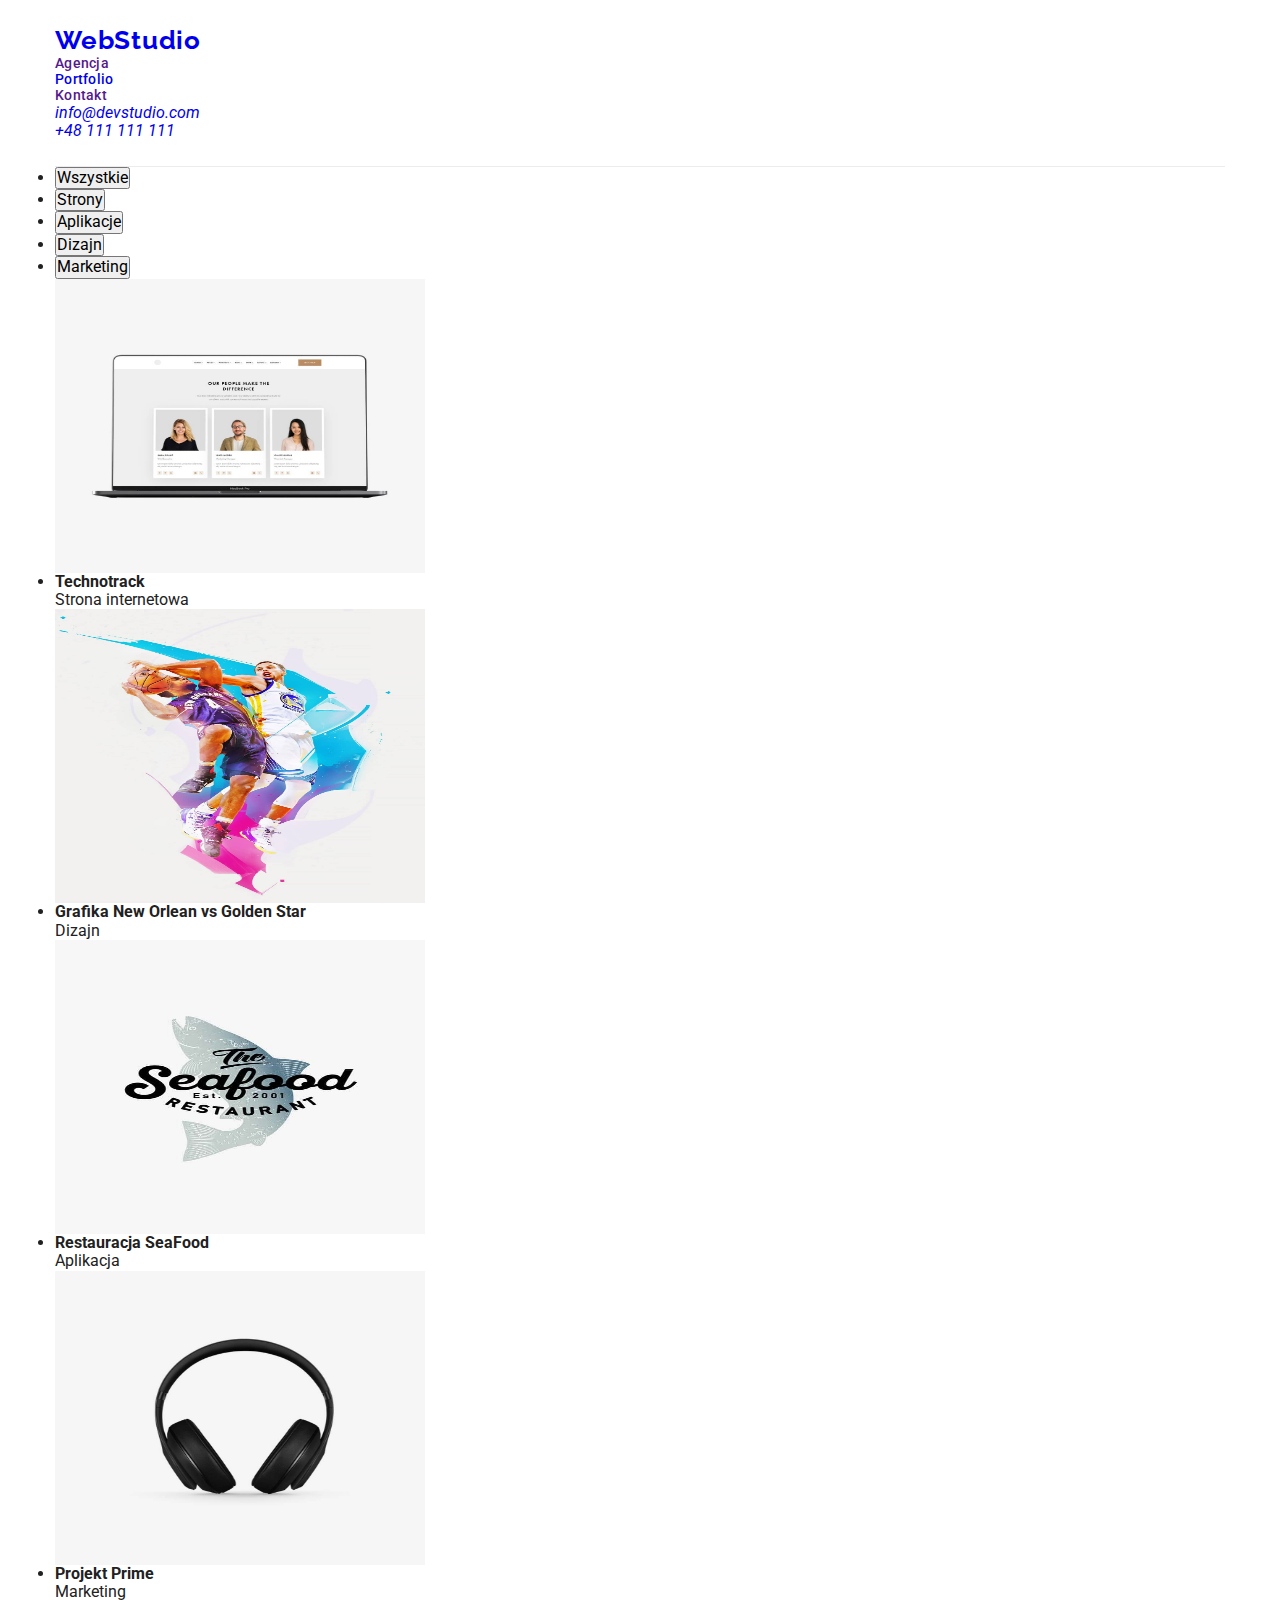
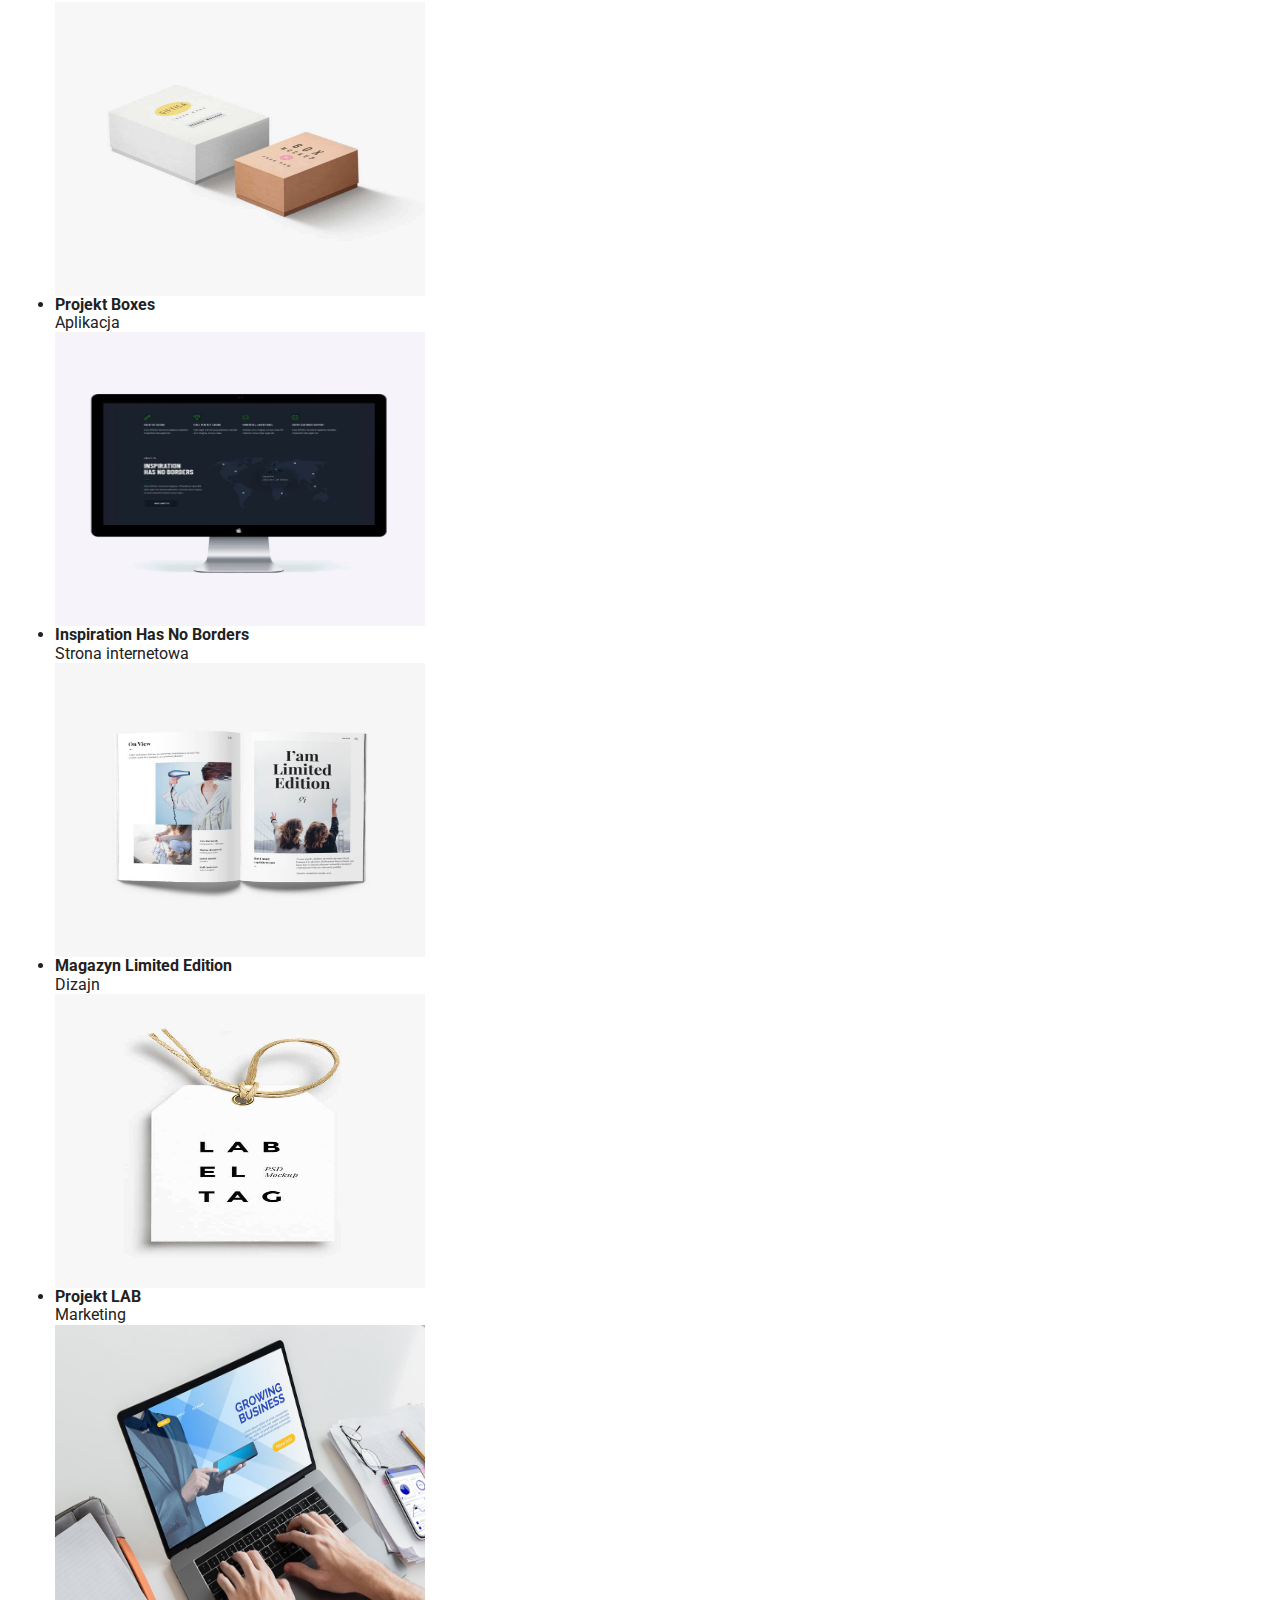
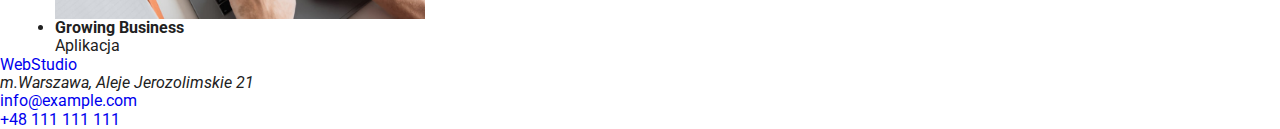
==== portfolio.html @ 207fe114 "Add files via upload" ====
<!DOCTYPE html>
<html lang="pl">
  <head>
    <meta charset="UTF-8" />
    <meta http-equiv="X-UA-Compatible" content="IE=edge" />
    <meta name="viewport" content="width=device-width, initial-scale=1.0" />
    <title>Portfolio</title>
    <link
      rel="stylesheet"
      href="https://cdnjs.cloudflare.com/ajax/libs/modern-normalize/1.0.0/modern-normalize.min.css"
    />
    <link href="./css/style.css" rel="stylesheet" />
    <link rel="preconnect" href="https://fonts.googleapis.com" />
    <link rel="preconnect" href="https://fonts.gstatic.com" crossorigin />
    <link
      href="https://fonts.googleapis.com/css2?family=Montserrat&family=Raleway:wght@400;700&display=swap"
      rel="stylesheet"
    />
    <link
      href="https://fonts.googleapis.com/css2?family=Raleway:wght@700&family=Roboto:wght@500&display=swap"
      rel="stylesheet"
    />
    <link rel="preconnect" href="https://fonts.googleapis.com" />
    <link rel="preconnect" href="https://fonts.gstatic.com" crossorigin />
    <link rel="preconnect" href="https://fonts.googleapis.com" />
    <link rel="preconnect" href="https://fonts.gstatic.com" crossorigin />
  </head>

  <body>
    <div class="container">
      <header class="header">
        
        <nav class="navigation">
        <a class="navigation-logo" href="./index.html" width="145px"
        height="31px"><span class="web">Web</span><span class="studio">Studio</span>
        </a>
        
          <ul class="navigation-list">
            <li class="navigation-list-item"><a class="navigation-list-link" href="">Agencja</a></li>
            <li class="navigation-list-item"><a class="navigation-list-link" href="./portfolio.html">Portfolio</a></li>
            <li class="navigation-list-item"><a class="navigation-list-link" href="">Kontakt</a></li>
          </ul>
        </nav class=header-address>
        
           <address class="address"><a class="navigation-list-mail" href="mailto:info@devstudio.com">info@devstudio.com</a></address>
           <address class="navigation phone-number"> <a class="phone-number" href="tel:+48111111111">+48 111 111 111</a></address>
          
        </nav>
       
       
        </div>
      </header>
  
<section>
  <div class="container">
      <ul class="button-portfolio">
        <li><button class="button-portfolio-item" type="button" width="121px" >Wszystkie</button></li>
        <li><button class="button-portfolio-item" type="button" width="93px" >Strony</button></li>
        <li><button class="button-portfolio-item" type="button" width="114px" >Aplikacje</button></li>
        <li><button class="button-portfolio-item" type="button" width="91px" >Dizajn</button></li>
        <li><button class="button-portfolio-item" type="button" width="121px" >Marketing</button></li>
      </ul>
  </div>
  
</section>
<section>
  <div class="container">
        
          <!--Project 1-->
          <ul>
            <li>
            <img
              src="images/Technotrack.jpg"
              width="370px"
              height="294px"
              alt="website Technocrack"
            />
            <h4>Technotrack</h4>
            <p>Strona internetowa</p>
            </li>

          <!--Project 2-->
          
            <li>
            <img
              src="images/GrafikaNewOrleanvsGoldenStar.jpg"
              width="370px"
              height="294px"
              alt="graphic New Orlean vs Golden Star"
            />
            <h4>Grafika New Orlean vs Golden Star</h4>
            <p>Dizajn</p>
            </li>

          <!--Project 3-->
          
            <li>
            <img
              src="images/RestauracjaSeaFood.jpg"
              width="370px"
              height="294px"
              alt="restaurant application"
            />
            <h4>Restauracja SeaFood</h4>
            <p>Aplikacja</p>
            </li>

          <!--Project 4-->
          
            <li>
            <img
              src="images/ProjectPrime.jpg"
              width="370px"
              height="294px"
              alt="project prime marketing"
            />
            <h4>Projekt Prime</h4>
            <p>Marketing</p>
            </li>

          <!--Project 5-->
          
            <li>
            <img
              src="images/ProjectBoxes.jpg"
              width="370px"
              height="294px"
              alt="project boxes application"
            />
            <h4>Projekt Boxes</h4>
            <p>Aplikacja</p>
            </li>

          <!--Project 6-->

          
            <li>
            <img
              src="images/InspirationHasNoBorders.jpg"
              width="370px"
              height="294px"
              alt="website inspiration has no borders"
            />
            <h4>Inspiration Has No Borders</h4>
            <p>Strona internetowa</p>
            </li>

          <!--Project 7-->

          
            <li>
            <img
              src="images/MagazynLimitedEdition.jpg"
              width="370px"
              height="294px"
              alt="magazyn limited ediotion dizajn"
            />
            <h4>Magazyn Limited Edition</h4>
            <p>Dizajn</p>
            </li>

          <!--Project 8-->

          
            <li>
            <img
              src="images/ProjektLAB.jpg"
              width="370px"
              height="294px"
              alt="project LAB marketing"
            />
            <h4>Projekt LAB</h4>
            <p>Marketing</p>
            </li>

          <!--Project 9-->

          
            <li>
            <img
              src="images/GrowingBusiness.jpg"
              width="370px"s
              height="294px"
              alt="growing buisness application"
            />
            <h4>Growing Business</h4>
            <p>Aplikacja</p>
            </li>
          </ul>
  </div>
      </section>
    </main>
    <!--Footer-->
    <footer>
      <div>
        <a class="logo" href="./index.html"
          ><span class="web">Web</span><span class="studio">Studio</span>
        </a>
      </div>

      <ul>
        <li>
          <address class="footer-address">
            m.Warszawa, Aleje Jerozolimskie 21
          </address>
        </li>
        <li>
          <a class="footer-contact" href="mailto:info@example.com"
            >info@example.com</a
          >
        </li>
        <li>
          <a class="footer-contact" href="tel:+48111111111">+48 111 111 111</a>
        </li>
      </ul>
    </footer>
  </body>
</html>
---- css/style.css ----
:root {
  --blue: #2196f3;
  --black: #212121;
  --logo-color: #000000;
  --grey: #757575;
  --white: #ffffff;
  --graphite: #2f303a;
}
* {
  margin: 0;
  padding: 0;
}
img {
  display: block;
}
body {
  font-family: "Roboto";
  color: var(--black);
}
header {
  border-bottom: 1px solid #ececec;
  background-color: #fff;
  padding: 25px 0;
}
.container {
  width: 1200px;
  padding: 0 15px;
  align-items: center;
  margin: 0 auto;
  padding: 0 15px;
}
.container-menu {
  display: flex;
  justify-content: space-between;
  flex-wrap: wrap;
  align-items: center;
}
.container-menu-logo-item {
  display: flex;
  flex-wrap: wrap;
  align-items: center;
}
.navigation-logo {
  font-family: "Raleway";
  font-weight: 700;
  font-size: 26px;
  line-height: 1.19em;
  letter-spacing: 0.03em;
  text-transform: capitalize;
  text-decoration-line: none;
  margin-right: 93px;
}
.navigation-logo-web {
  color: var(--blue);
  text-decoration-line: none;
}
.navigation-logo-web-studio {
  color: var(--black);
  text-decoration: none;
}
.navigation-list .list {
  list-style-type: none;
  display: flex;
}
.list {
  display: flex;
  align-items: center;
}
.navigation-list-item {
  font-family: "Roboto";
  font-weight: 500;
  font-size: 14px;
  line-height: 1.14;
  letter-spacing: 0.02em;
  list-style: none;
  color: #212121;
  text-decoration: none;
  margin-right: 46px;
}
.header-address {
  background: var(--white);
  display: flex;
}
.header-address {
  display: flex;
  align-items: center;
}
.main-menu {
  list-style-type: none;
  display: flex;
}
.main-menu .list {
  display: flex;
  align-items: center;
}
.navigation-list {
  font-family: "Roboto";
  font-weight: 500;
  font-size: 14px;
  line-height: 1.14;
  letter-spacing: 0.02em;
  list-style-type: none;
  color: #757575;
  list-style-type: none;
  text-decoration: none;
  margin-left: auto;
}
a {
  text-decoration: none;
}
.navigation-list .tel {
  margin-left: 50px;
  margin-right: auto;
}
.main-header {
  background: #2f303a;
  padding: 200px 0px;
  text-align: center;
}
.title1 {
  font-family: "roboto";
  font-weight: 900;
  font-size: 44px;
  line-height: 1.36em;
  letter-spacing: 0.06em;
  text-transform: uppercase;
  color: var(--white);
  max-width: 696px;
  margin: 0 auto 30px;
}
.button-webstudio {
  font-weight: 700;
  font-size: 16px;
  line-height: 1.87em;
  padding: 10px 42px;
  border: 0px;
  align-items: center;
  text-align: center;
  letter-spacing: 0.06em;
  color: #ffffff;
  background-color: #2196f3;
  border-radius: 4px;
  box-shadow: 0px 4px 4px rgb(0 0 0 / 15%);
}
.lorem-ipsum {
  padding: 94px 0;
}
.list2 {
  margin-left: -30px;
}
.main-menu-tekst {
  margin-left: 30px;
  margin-bottom: 30px;
  max-width: 270px;
}
.lorem-ipsum-title {
  font-family: "roboto";
  font-weight: 700;
  font-size: 14px;
  line-height: 1.15;
  letter-spacing: 0.03em;
  text-transform: uppercase;
  color: #212121;
  list-style-type: none;
  padding-bottom: 10px;
  justify-content: space-between;
}
.lorem-ipsum-item {
  font-family: "roboto";
  font-size: 14px;
  line-height: 1.72;
  letter-spacing: 0.03em;
  color: #757575;
  justify-content: space-between;
  margin-right: 30px;
  margin-bottom: 30px;
}
.title2 {
  font-weight: 700;
  font-size: 35px;
  line-height: 1.2em;
  text-align: center;
  letter-spacing: 0.03em;
  list-style: none;
  color: #212121;
  margin-bottom: 50px;
}
.picture {
  margin-bottom: 30px;
  margin-left: 30px;
}
.footer {
  background-color: #2f303a;
  color: #fff;
  padding: 60px 0;
  font-style: normal;
}
.footer-logo {
  font-family: "Raleway";
  font-weight: 700;
  font-size: 26px;
  line-height: 1.19em;
  letter-spacing: 0.03em;
  text-transform: capitalize;
  margin-bottom: 20px;
  text-decoration-line: none;
  display: inline-block;
}
.footer-logo-web {
  color: #2196f3;
}
.footer-logo-studio {
  color: #fff;
}
.footer-text {
  font-family: "Roboto";
  font-size: 14px;
  line-height: 24px;
  list-style-type: none;
  color: #fff;
  margin-bottom: 9px;
  display: block;
  font-style: normal;
  letter-spacing: 0.03em;
}
.footer-link {
  text-decoration: none;
  color: rgba(255, 255, 255, 0.6);
}
.our-team-section {
  background-color: #f5f4fa;
}
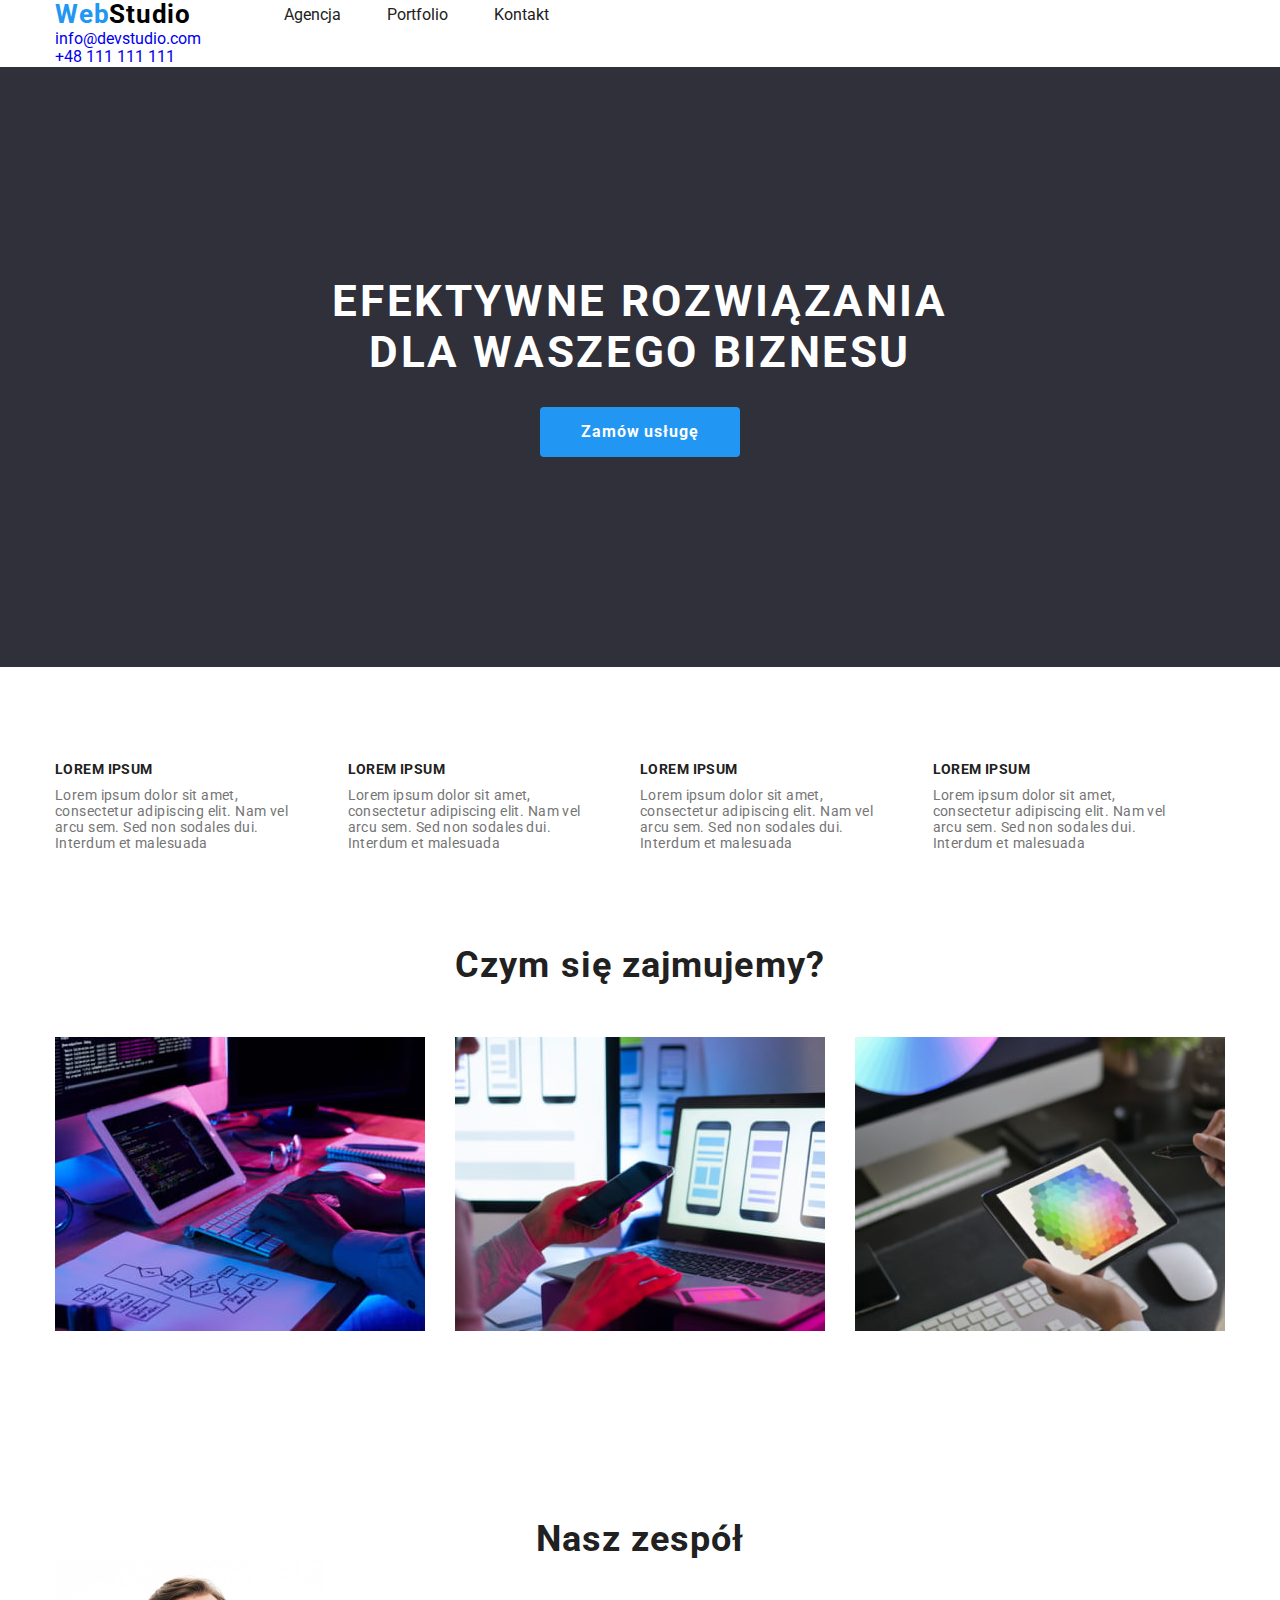
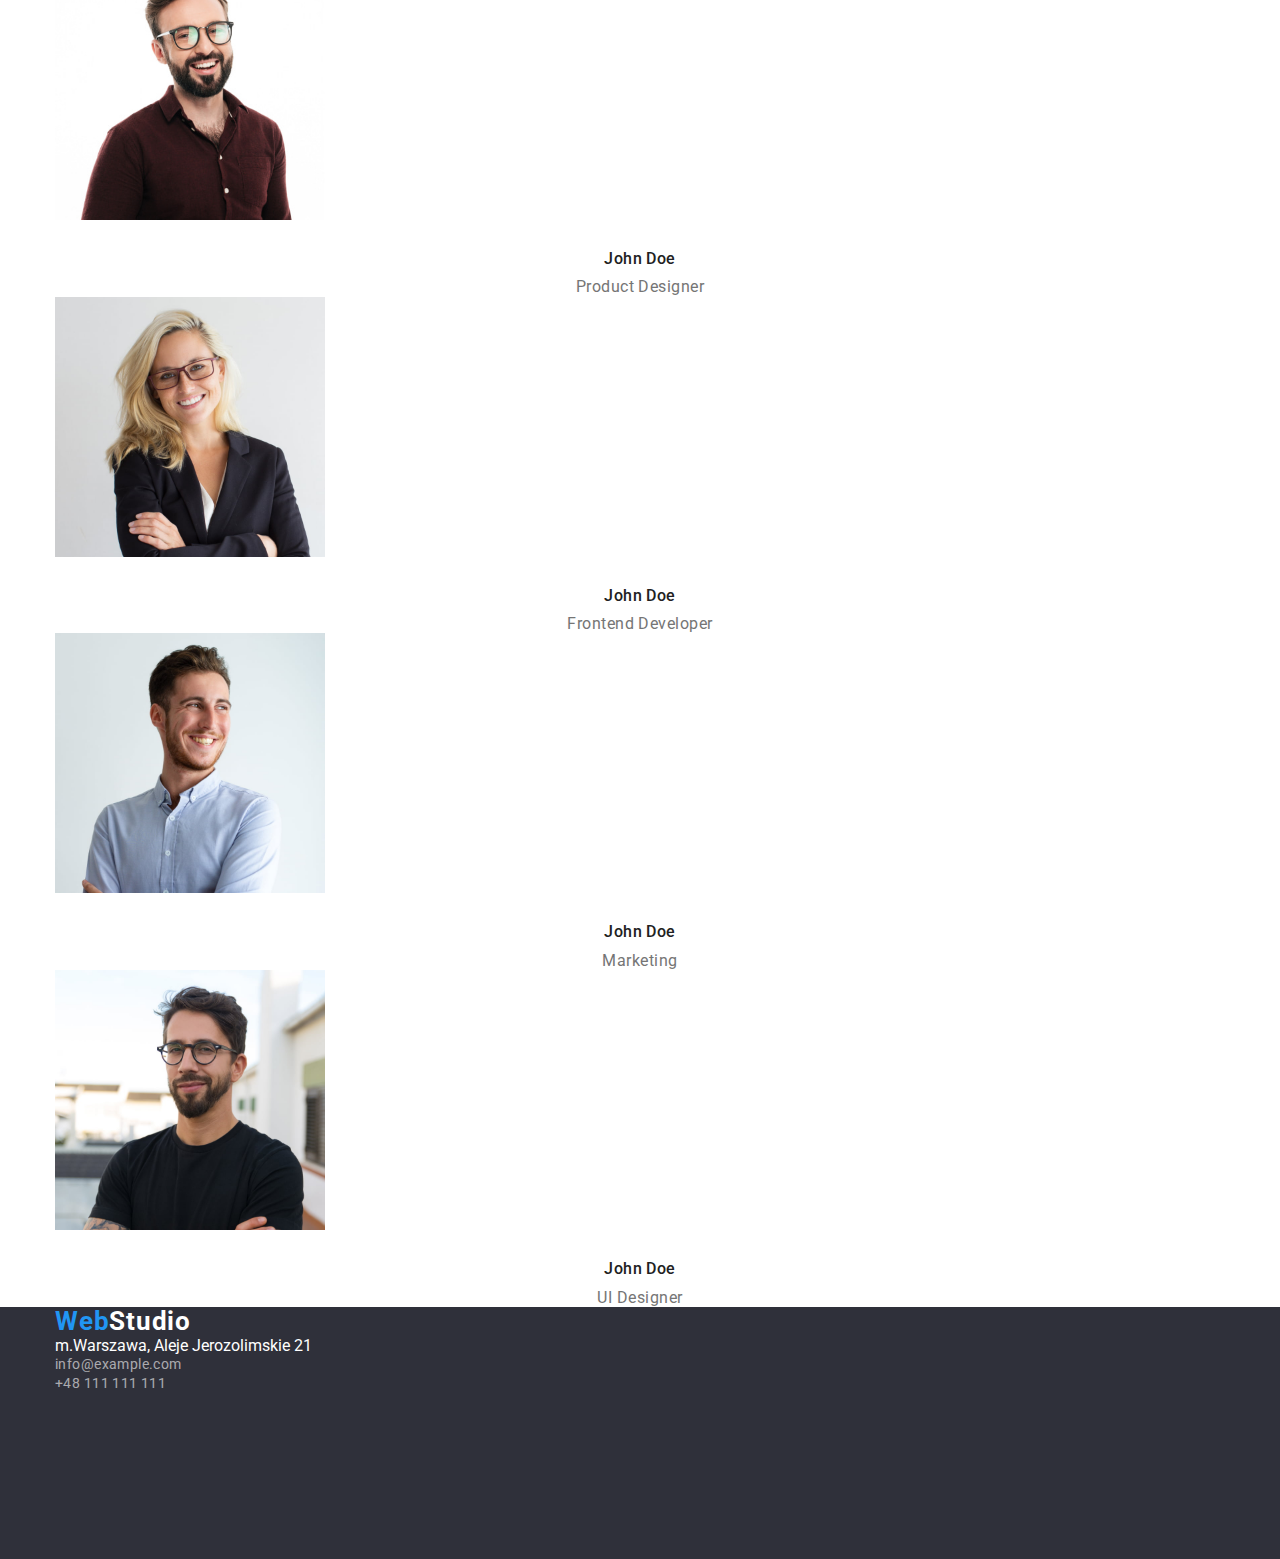
==== commit 9e81093b: "Update portfolio.html" ====
--- a/portfolio.html
+++ b/portfolio.html
@@ -4,7 +4,10 @@
     <meta charset="UTF-8" />
     <meta http-equiv="X-UA-Compatible" content="IE=edge" />
     <meta name="viewport" content="width=device-width, initial-scale=1.0" />
-    <title>Portfolio</title>
+    <title>Webstudio</title>
+
+    <!--modern-normalize-->
+    
     <link
       rel="stylesheet"
       href="https://cdnjs.cloudflare.com/ajax/libs/modern-normalize/1.0.0/modern-normalize.min.css"
@@ -27,12 +30,13 @@
   </head>
 
   <body>
-    <div class="container">
-      <header class="header">
+    <header>
+    <div class="container header-section">
+      
         
         <nav class="navigation">
         <a class="navigation-logo" href="./index.html" width="145px"
-        height="31px"><span class="web">Web</span><span class="studio">Studio</span>
+        height="31px"><span class="web logotype">Web</span><span class="studio logotype">Studio</span>
         </a>
         
           <ul class="navigation-list">
@@ -40,179 +44,192 @@
             <li class="navigation-list-item"><a class="navigation-list-link" href="./portfolio.html">Portfolio</a></li>
             <li class="navigation-list-item"><a class="navigation-list-link" href="">Kontakt</a></li>
           </ul>
-        </nav class=header-address>
-        
-           <address class="address"><a class="navigation-list-mail" href="mailto:info@devstudio.com">info@devstudio.com</a></address>
-           <address class="navigation phone-number"> <a class="phone-number" href="tel:+48111111111">+48 111 111 111</a></address>
-          
         </nav>
+        <ul class="header-contact">
+           <li class="header-contact-mail"><a class="header-contact-color" href="mailto:info@devstudio.com">info@devstudio.com</a></li>
+           <li class="header-contact-tel"><a class="header-contact-color" href="tel:+48111111111">+48 111 111 111</a></li>
+        </ul>       
+        
        
        
         </div>
       </header>
+    <main>
+      
+      <div >
+        <section class="main-header" >
+          <h1>EFEKTYWNE ROZWIĄZANIA<br> DLA WASZEGO BIZNESU</h1>
+          <div class="button-webstudio-position">
+          <button class="button-webstudio" type="button">Zamów usługę</button></div>
+        </section>
+      </div>
+        
+
+      <div >
+        <section class="container">
+            <ul class="feature">
+              <li>
+                <h4>LOREM IPSUM</h4>
+                <p class="feature-item">
+                  Lorem ipsum dolor sit amet, consectetur adipiscing elit. Nam
+                  vel arcu sem. Sed non sodales dui. Interdum et malesuada
+                </p>
+              </li>
+
+              <li>
+                <h4>LOREM IPSUM</h4>
+                <p class="feature-item">
+                  Lorem ipsum dolor sit amet, consectetur adipiscing elit. Nam
+                  vel arcu sem. Sed non sodales dui. Interdum et malesuada
+                </p>
+              </li>
+
+              <li>
+                <h4>LOREM IPSUM</h4>
+                <p class="feature-item">
+                  Lorem ipsum dolor sit amet, consectetur adipiscing elit. Nam
+                  vel arcu sem. Sed non sodales dui. Interdum et malesuada
+                </p>
+              </li>
+
+              <li>
+                <h4>LOREM IPSUM</h4>
+                <p class="feature-item">
+                  Lorem ipsum dolor sit amet, consectetur adipiscing elit. Nam
+                  vel arcu sem. Sed non sodales dui. Interdum et malesuada
+                </p>
+              </li>
+            </ul>
+          </div>
+         
+        </section>
+
+        <div class="container">
+        <section>
+          <h2 class="second-header">Czym się zajmujemy?</h2>
+          <div >
+            <ul class="second-header-item">
+              <li >
+                <img
+                  src="images/typing.jpg"
+                  width="370px"
+                  height="294px"
+                  alt="typing on keyboard "
+                />
+              </li>
+
+              <li>
+                <img
+                  src="images/phone.jpg"
+                  width="370px"
+                  height="294px"
+                  alt="a girl is holding a phone"
+                />
+              </li>
+
+              <li>
+                <img
+                  src="images/tablet.jpg"
+                  width="370px"
+                  height="294px"
+                  alt="someone selects a color on the tablet "
+                />
+              </li>
+            </ul>
+          </div>
+        </section>
+        </div>
+
+<section class="team-background">
+        <div class="container">  
+          <h2 class="third-header">Nasz zespół</h2>
+          <div class="second-header-card">
+          <ul class="team-items">
+            <li>
+              <figure class="team-card">
+                <img
+                  src="images/johndoe1.jpg"
+                  width="270"
+                  height="260"
+                  alt="product designer"
+                />
+                <figcaption>
+                  <span class="name">John Doe</span
+                  ><span class="profession"> Product Designer</span>
+                </figcaption>
+              </figure>
+            </li>
   
-<section>
-  <div class="container">
-      <ul class="button-portfolio">
-        <li><button class="button-portfolio-item" type="button" width="121px" >Wszystkie</button></li>
-        <li><button class="button-portfolio-item" type="button" width="93px" >Strony</button></li>
-        <li><button class="button-portfolio-item" type="button" width="114px" >Aplikacje</button></li>
-        <li><button class="button-portfolio-item" type="button" width="91px" >Dizajn</button></li>
-        <li><button class="button-portfolio-item" type="button" width="121px" >Marketing</button></li>
-      </ul>
-  </div>
-  
+            <li>
+              <figure class="team-card">
+                <img
+                  src="images/johndoe2.jpg"
+                  width="270"
+                  height="260"
+                  alt="frontend developer"
+                />
+                <figcaption>
+                  <span class="name">John Doe</span
+                  ><span class="profession"> Frontend Developer</span>
+                </figcaption>
+              </figure>
+            </li>
+            <li>
+              <figure class="team-card">
+                <img
+                  src="images/johndoe3.jpg"
+                  width="270"
+                  height="260"
+                  alt="marketing"
+                />
+                <figcaption>
+                  <span class="name">John Doe</span
+                  ><span class="profession"> Marketing</span>
+                </figcaption>
+              </figure>
+            </li>
+            <li>
+              <figure class="team-card">
+                <img
+                  src="images/johndoe4.jpg"
+                  width="270"
+                  height="260"
+                  alt="UI designer"
+                />
+                <figcaption>
+                  <span class="name">John Doe</span
+                  ><span class="profession"> UI Designer</span>
+                </figcaption>
+              </figure>
+            </li>
+          </ul>
+        </div>
+        </div>
+      </div>
 </section>
-<section>
-  <div class="container">
-        
-          <!--Project 1-->
-          <ul>
-            <li>
-            <img
-              src="images/Technotrack.jpg"
-              width="370px"
-              height="294px"
-              alt="website Technocrack"
-            />
-            <h4>Technotrack</h4>
-            <p>Strona internetowa</p>
-            </li>
-
-          <!--Project 2-->
-          
-            <li>
-            <img
-              src="images/GrafikaNewOrleanvsGoldenStar.jpg"
-              width="370px"
-              height="294px"
-              alt="graphic New Orlean vs Golden Star"
-            />
-            <h4>Grafika New Orlean vs Golden Star</h4>
-            <p>Dizajn</p>
-            </li>
-
-          <!--Project 3-->
-          
-            <li>
-            <img
-              src="images/RestauracjaSeaFood.jpg"
-              width="370px"
-              height="294px"
-              alt="restaurant application"
-            />
-            <h4>Restauracja SeaFood</h4>
-            <p>Aplikacja</p>
-            </li>
-
-          <!--Project 4-->
-          
-            <li>
-            <img
-              src="images/ProjectPrime.jpg"
-              width="370px"
-              height="294px"
-              alt="project prime marketing"
-            />
-            <h4>Projekt Prime</h4>
-            <p>Marketing</p>
-            </li>
-
-          <!--Project 5-->
-          
-            <li>
-            <img
-              src="images/ProjectBoxes.jpg"
-              width="370px"
-              height="294px"
-              alt="project boxes application"
-            />
-            <h4>Projekt Boxes</h4>
-            <p>Aplikacja</p>
-            </li>
-
-          <!--Project 6-->
-
-          
-            <li>
-            <img
-              src="images/InspirationHasNoBorders.jpg"
-              width="370px"
-              height="294px"
-              alt="website inspiration has no borders"
-            />
-            <h4>Inspiration Has No Borders</h4>
-            <p>Strona internetowa</p>
-            </li>
-
-          <!--Project 7-->
-
-          
-            <li>
-            <img
-              src="images/MagazynLimitedEdition.jpg"
-              width="370px"
-              height="294px"
-              alt="magazyn limited ediotion dizajn"
-            />
-            <h4>Magazyn Limited Edition</h4>
-            <p>Dizajn</p>
-            </li>
-
-          <!--Project 8-->
-
-          
-            <li>
-            <img
-              src="images/ProjektLAB.jpg"
-              width="370px"
-              height="294px"
-              alt="project LAB marketing"
-            />
-            <h4>Projekt LAB</h4>
-            <p>Marketing</p>
-            </li>
-
-          <!--Project 9-->
-
-          
-            <li>
-            <img
-              src="images/GrowingBusiness.jpg"
-              width="370px"s
-              height="294px"
-              alt="growing buisness application"
-            />
-            <h4>Growing Business</h4>
-            <p>Aplikacja</p>
-            </li>
-          </ul>
-  </div>
-      </section>
+      
     </main>
-    <!--Footer-->
-    <footer>
-      <div>
-        <a class="logo" href="./index.html"
-          ><span class="web">Web</span><span class="studio">Studio</span>
+    
+    <footer >
+      <div class="container footer-section">
+        <a  href="./index.html"
+          ><span class="web logotype">Web</span><span class="studio-footer logotype">Studio</span>
         </a>
-      </div>
-
-      <ul>
+        <address class="footer-address">
+      <ul >
         <li>
-          <address class="footer-address">
             m.Warszawa, Aleje Jerozolimskie 21
-          </address>
         </li>
         <li>
-          <a class="footer-contact" href="mailto:info@example.com"
-            >info@example.com</a
-          >
+          <a class="footer-mail" href="mailto:info@example.com"
+            >info@example.com</a>
         </li>
         <li>
-          <a class="footer-contact" href="tel:+48111111111">+48 111 111 111</a>
+          <a class="footer-tel" href="tel:+48111111111">+48 111 111 111</a>
         </li>
       </ul>
+    </address>
+    </div>
     </footer>
   </body>
-</html>+</html>
--- a/css/style.css
+++ b/css/style.css
@@ -17,216 +17,304 @@
   font-family: "Roboto";
   color: var(--black);
 }
-header {
-  border-bottom: 1px solid #ececec;
-  background-color: #fff;
-  padding: 25px 0;
-}
 .container {
   width: 1200px;
   padding: 0 15px;
   align-items: center;
   margin: 0 auto;
-  padding: 0 15px;
-}
-.container-menu {
-  display: flex;
-  justify-content: space-between;
-  flex-wrap: wrap;
-  align-items: center;
-}
-.container-menu-logo-item {
-  display: flex;
-  flex-wrap: wrap;
-  align-items: center;
-}
+}
+
+.header-address {
+  display: flex;
+  align-items: center;
+}
+
 .navigation-logo {
-  font-family: "Raleway";
-  font-weight: 700;
+  padding-right: 93px;
+}
+.navigation {
+  display: flex;
+}
+.navigation-list {
+  color: var(--black);
+  display: flex;
+  align-items: center;
+}
+.navigation-address {
+  display: flex;
+}
+.navigation-list-link {
+  color: var(--black);
+}
+.navigation-list-item:not(:last-child) {
+  margin-right: 46px;
+}
+.header .address {
+  margin-left: auto;
+}
+.navigation-list-mail {
+  color: var(--grey);
+  letter-spacing: 0.02em;
+  line-height: 1, 2;
+  font-style: normal;
+  margin-right: 50px;
+}
+.phone-number {
+  color: var(--grey);
+  letter-spacing: 0.02em;
+  line-height: 1, 2;
+  font-style: normal;
+}
+.header {
+  font-size: 14px;
+  background-color: var(--white);
+  display: flex;
+  align-items: center;
+  height: 80px;
+  border-bottom: 1px;
+  border-bottom-color: #ececec;
+  border-bottom-style: solid;
+}
+
+.web {
+  color: var(--blue);
   font-size: 26px;
-  line-height: 1.19em;
-  letter-spacing: 0.03em;
-  text-transform: capitalize;
-  text-decoration-line: none;
-  margin-right: 93px;
-}
-.navigation-logo-web {
+  font: "Raleway";
+  letter-spacing: 0.03em;
+  font-weight: 700;
+  line-height: 1, 4;
+}
+.studio {
+  font-size: 26px;
+  color: var(--logo-color);
+  font: "Raleway";
+  letter-spacing: 0.03em;
+  font-weight: 700;
+  line-height: 1, 4;
+}
+.studio:hover {
   color: var(--blue);
-  text-decoration-line: none;
-}
-.navigation-logo-web-studio {
-  color: var(--black);
-  text-decoration: none;
-}
-.navigation-list .list {
-  list-style-type: none;
-  display: flex;
-}
-.list {
-  display: flex;
-  align-items: center;
-}
-.navigation-list-item {
-  font-family: "Roboto";
-  font-weight: 500;
-  font-size: 14px;
-  line-height: 1.14;
-  letter-spacing: 0.02em;
-  list-style: none;
-  color: #212121;
-  text-decoration: none;
-  margin-right: 46px;
-}
-.header-address {
-  background: var(--white);
-  display: flex;
-}
-.header-address {
-  display: flex;
-  align-items: center;
-}
-.main-menu {
-  list-style-type: none;
-  display: flex;
-}
-.main-menu .list {
-  display: flex;
-  align-items: center;
-}
-.navigation-list {
-  font-family: "Roboto";
-  font-weight: 500;
-  font-size: 14px;
-  line-height: 1.14;
-  letter-spacing: 0.02em;
-  list-style-type: none;
-  color: #757575;
-  list-style-type: none;
-  text-decoration: none;
-  margin-left: auto;
-}
+}
+
 a {
   text-decoration: none;
 }
-.navigation-list .tel {
-  margin-left: 50px;
-  margin-right: auto;
-}
-.main-header {
-  background: #2f303a;
-  padding: 200px 0px;
-  text-align: center;
-}
-.title1 {
-  font-family: "roboto";
-  font-weight: 900;
+a:hover,
+a:focus {
+  color: #2196f3;
+}
+
+ul {
+  list-style-type: none;
+  margin: 0;
+  padding: 0;
+}
+
+/*===stare===*/
+
+h1 {
   font-size: 44px;
-  line-height: 1.36em;
+  text-align: center;
   letter-spacing: 0.06em;
   text-transform: uppercase;
   color: var(--white);
-  max-width: 696px;
-  margin: 0 auto 30px;
+  line-height: 1, 4;
+  padding-top: 200px;
+  margin-top: 0;
+}
+.second-header {
+  font-size: 36px;
+  text-align: center;
+  letter-spacing: 0.03em;
+  line-height: 1, 2;
+  margin: 0;
+  padding-bottom: 50px;
+  padding-top: 94px;
+}
+.second-header-item {
+  display: flex;
+  align-items: center;
+  justify-content: space-between;
+  padding-bottom: 94px;
+}
+
+h4 {
+  font-size: 14px;
+  letter-spacing: 0.03em;
+  font-weight: 700;
+  line-height: 1, 2;
+
+  display: block;
+  padding-bottom: 10px;
+}
+.third-header {
+  color: var(--black);
+  font-weight: 700px;
+  font-size: 36px;
+  line-height: 1, 2;
+  text-align: center;
+  letter-spacing: 0.03em;
+  padding-top: 94px;
+}
+.main-header {
+  background-color: var(--graphite);
+  height: 600px;
+  line-height: 1, 4;
+  padding-top: 0;
+  display: flex;
+  flex-direction: column;
+  justify-content: center;
+  align-items: center;
 }
 .button-webstudio {
-  font-weight: 700;
   font-size: 16px;
-  line-height: 1.87em;
-  padding: 10px 42px;
-  border: 0px;
-  align-items: center;
-  text-align: center;
+  text-align: center;
+  color: var(--white);
+  width: 200px;
+  height: 50px;
+  background-color: var(--blue);
+  border-radius: 4px;
+  border: none;
+  cursor: pointer;
   letter-spacing: 0.06em;
-  color: #ffffff;
-  background-color: #2196f3;
+  margin-top: 30px;
+  margin-bottom: 200px;
+  font-weight: 700;
+  line-height: 1, 9;
+}
+.button-webstudio-position {
+  align-items: center;
+  margin: 0 auto;
+}
+.button-portfolio-item {
+  font-size: 16px;
+  color: var(--black);
+  height: 38px;
+  background-color: #f5f4fa;
   border-radius: 4px;
-  box-shadow: 0px 4px 4px rgb(0 0 0 / 15%);
-}
-.lorem-ipsum {
-  padding: 94px 0;
-}
-.list2 {
-  margin-left: -30px;
-}
-.main-menu-tekst {
-  margin-left: 30px;
-  margin-bottom: 30px;
-  max-width: 270px;
-}
-.lorem-ipsum-title {
-  font-family: "roboto";
-  font-weight: 700;
-  font-size: 14px;
-  line-height: 1.15;
-  letter-spacing: 0.03em;
-  text-transform: uppercase;
-  color: #212121;
-  list-style-type: none;
-  padding-bottom: 10px;
+  border: none;
+  cursor: pointer;
+  letter-spacing: 0.03em;
+  font-weight: 500;
+  line-height: 1, 6;
+  text-align: center;
+}
+.button-portfolio {
+  display: flex;
+  align-items: center;
   justify-content: space-between;
-}
-.lorem-ipsum-item {
-  font-family: "roboto";
-  font-size: 14px;
-  line-height: 1.72;
-  letter-spacing: 0.03em;
-  color: #757575;
+  padding-top: 74px;
+  padding-bottom: 50px;
+}
+.button-portfolio-item:hover,
+.button-portfolio-item:hover {
+  background-color: var(--blue);
+  color: var(--white);
+  background: var(--blue);
+  box-shadow: 0px 3px 1px rgba(0, 0, 0, 0.1), 0px 1px 2px rgba(0, 0, 0, 0.08),
+    0px 2px 2px rgba(0, 0, 0, 0.12);
+  border-radius: 4px;
+}
+
+.feature-item {
+  font-size: 14px;
+  letter-spacing: 0.03em;
+  color: var(--grey);
+  line-height: 1, 7;
   justify-content: space-between;
-  margin-right: 30px;
-  margin-bottom: 30px;
-}
-.title2 {
-  font-weight: 700;
-  font-size: 35px;
-  line-height: 1.2em;
-  text-align: center;
-  letter-spacing: 0.03em;
-  list-style: none;
-  color: #212121;
-  margin-bottom: 50px;
-}
-.picture {
-  margin-bottom: 30px;
-  margin-left: 30px;
-}
-.footer {
-  background-color: #2f303a;
-  color: #fff;
-  padding: 60px 0;
+  padding-right: 30px;
+  display: block;
+}
+
+.feature-item:not(:last-child) {
+  padding-right: 30px;
+}
+.feature {
+  display: flex;
+  align-items: center;
+  padding-top: 94px;
+  padding-bottom: 0px;
+
+  justify-content: center;
+}
+
+.name {
+  font-size: 16px;
+  text-align: center;
+  letter-spacing: 0.03em;
+  font-weight: 500;
+  line-height: 1, 2;
+  display: flex;
+  padding-top: 30px;
+  justify-content: center;
+  color: var(--black);
+}
+.profession {
+  color: var(--grey);
+  text-align: center;
+  letter-spacing: 0.03em;
+  line-height: 1, 2;
+  display: flex;
+  padding-top: 10px;
+  justify-content: center;
+}
+footer {
+  background-color: var(--graphite);
+  height: 252px;
+}
+.container .footer {
+  padding: 0;
+  margin: 0;
+}
+.footer-address {
   font-style: normal;
+  color: var(--white);
+  line-height: 1, 7;
+  padding-bottom: 9px;
+}
+.footer-tel {
+  font-size: 14px;
+  letter-spacing: 0.03em;
+  color: rgba(255, 255, 255, 0.6);
+  line-height: 1, 7;
+}
+.footer-mail {
+  font-size: 14px;
+  letter-spacing: 0.03em;
+  color: rgba(255, 255, 255, 0.6);
+  line-height: 1, 7;
+}
+.team-section {
+  background-color: #f5f4fa;
+}
+.team-list {
+  display: flex;
+  justify-content: center;
+  padding-bottom: 94px;
+}
+.card {
+  width: 270px;
+  height: 368px;
+  background-color: var(--white);
+  box-shadow: 0px 1px 3px rgba(0, 0, 0, 0.12), 0px 1px 1px rgba(0, 0, 0, 0.14),
+    0px 2px 1px rgba(0, 0, 0, 0.2);
+  border-radius: 0px 0px 4px 4px;
+  padding-right: 30px;
+  margin: 0;
 }
 .footer-logo {
-  font-family: "Raleway";
-  font-weight: 700;
+  padding-top: 60px;
+  padding-left: 215px;
+  padding-bottom: 20px;
+}
+.studio-footer {
   font-size: 26px;
-  line-height: 1.19em;
-  letter-spacing: 0.03em;
-  text-transform: capitalize;
-  margin-bottom: 20px;
-  text-decoration-line: none;
-  display: inline-block;
-}
-.footer-logo-web {
-  color: #2196f3;
-}
-.footer-logo-studio {
-  color: #fff;
-}
-.footer-text {
-  font-family: "Roboto";
-  font-size: 14px;
-  line-height: 24px;
-  list-style-type: none;
-  color: #fff;
-  margin-bottom: 9px;
-  display: block;
-  font-style: normal;
-  letter-spacing: 0.03em;
-}
-.footer-link {
-  text-decoration: none;
-  color: rgba(255, 255, 255, 0.6);
-}
-.our-team-section {
-  background-color: #f5f4fa;
-}
+  color: var(--white);
+  font: "Raleway";
+  letter-spacing: 0.03em;
+  font-weight: 700;
+  line-height: 1, 4;
+}
+.footer-item {
+  padding-left: 215px;
+}
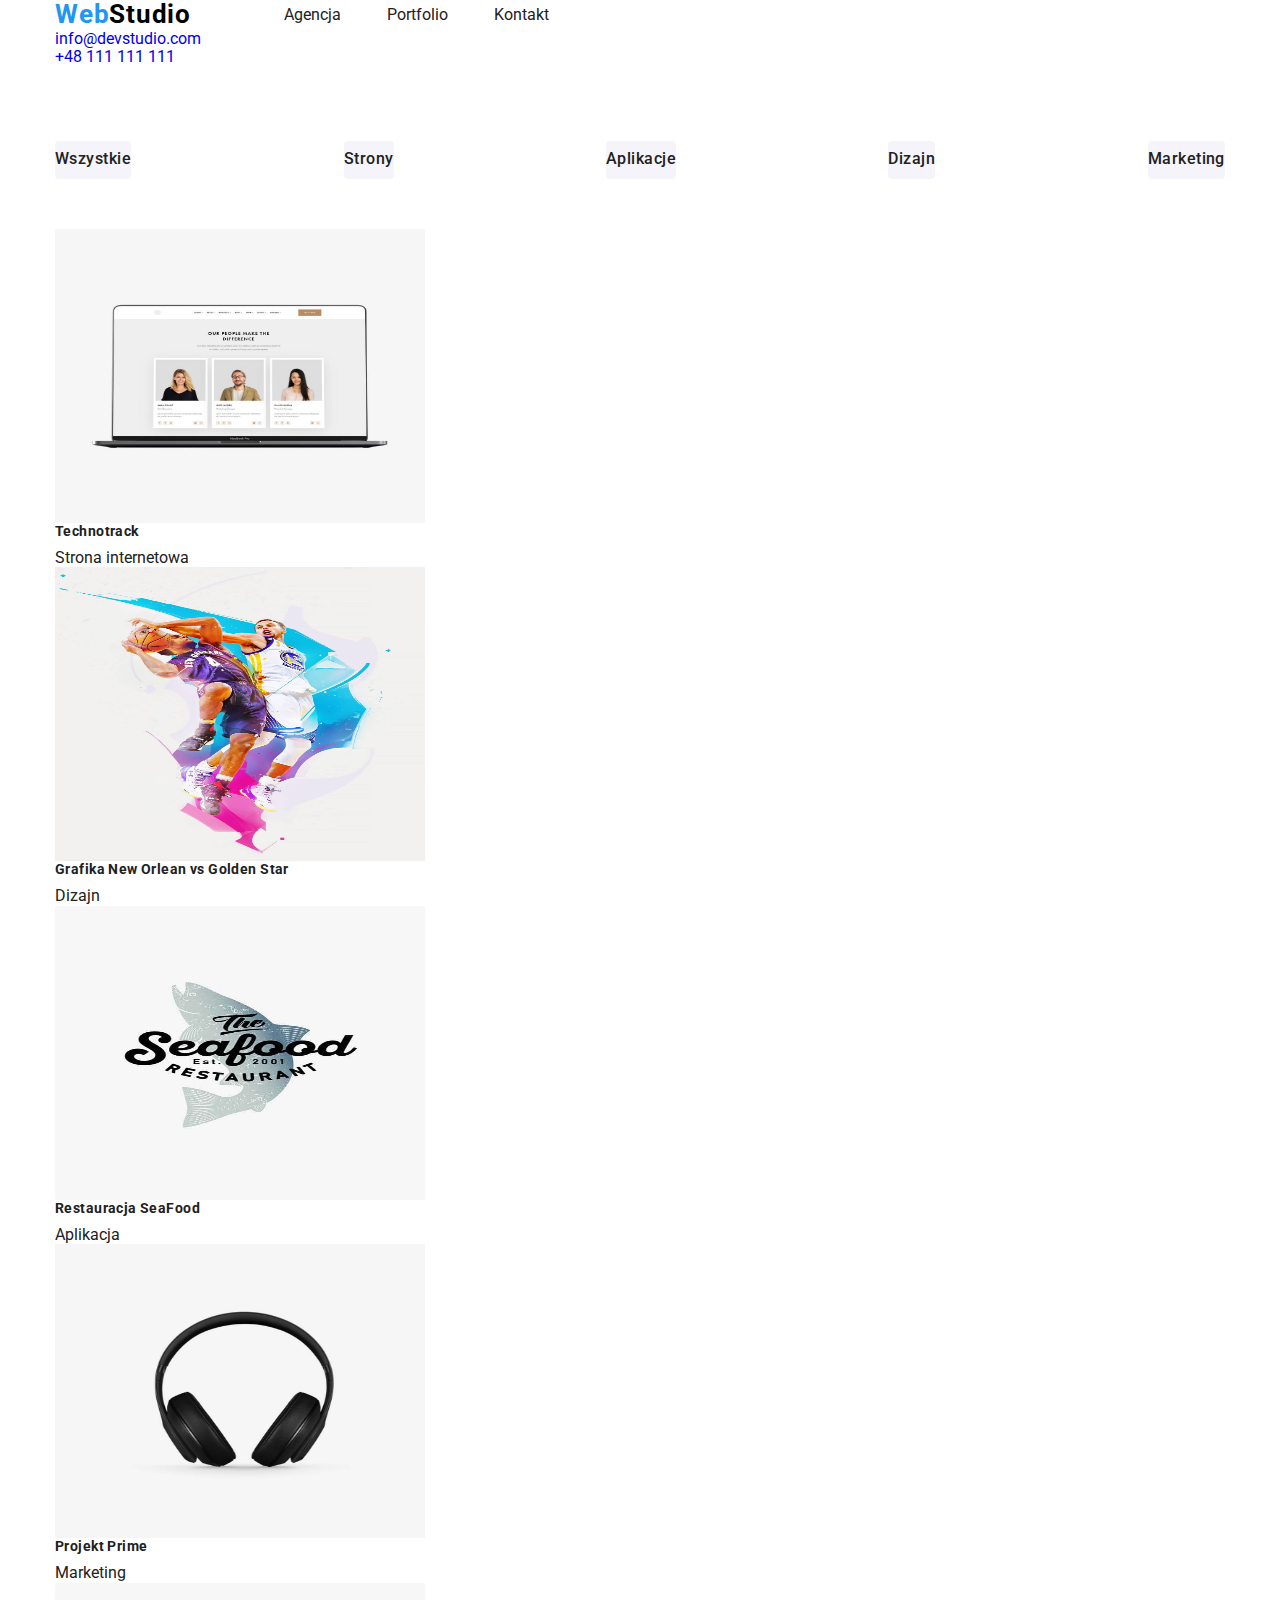
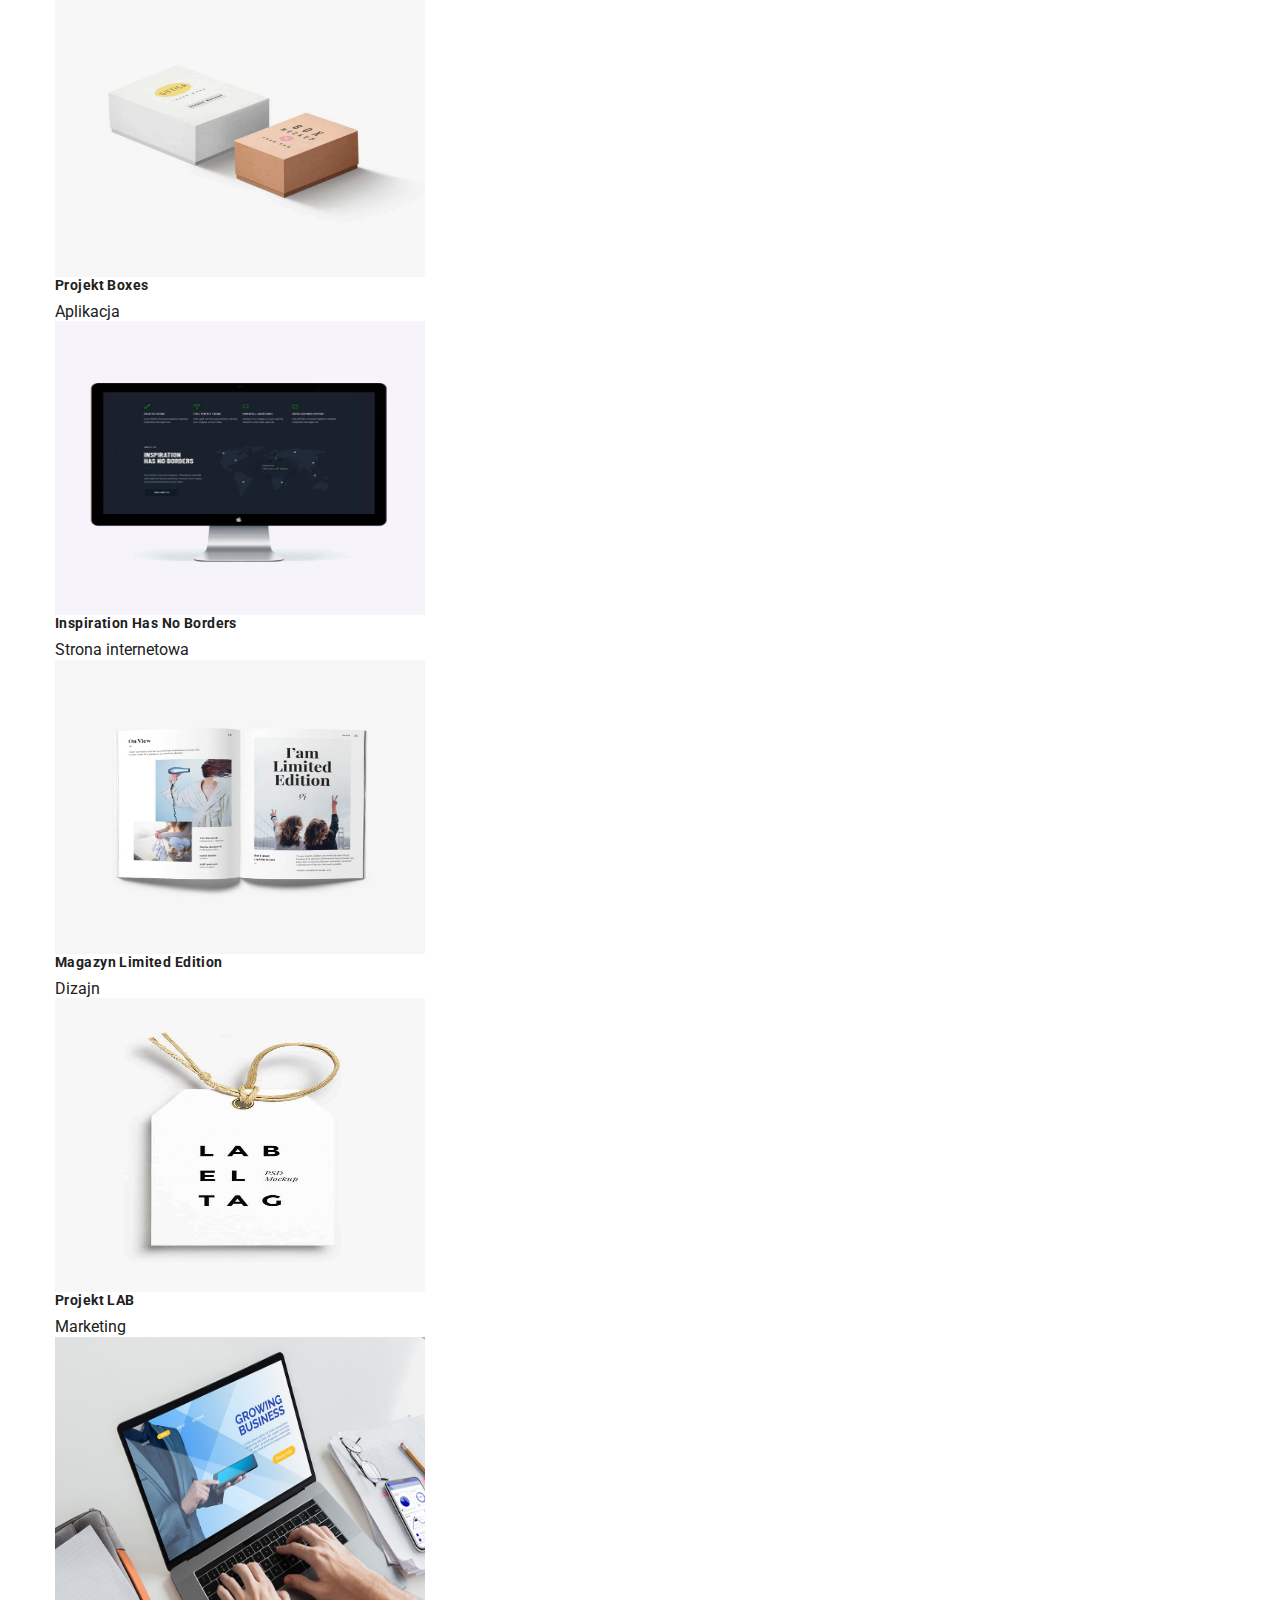
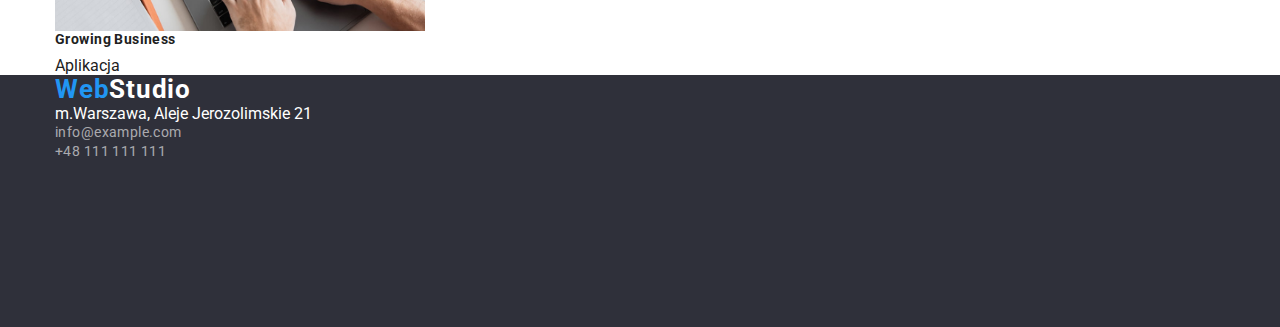
==== commit 4da2b327: "Update portfolio.html" ====
--- a/portfolio.html
+++ b/portfolio.html
@@ -4,10 +4,7 @@
     <meta charset="UTF-8" />
     <meta http-equiv="X-UA-Compatible" content="IE=edge" />
     <meta name="viewport" content="width=device-width, initial-scale=1.0" />
-    <title>Webstudio</title>
-
-    <!--modern-normalize-->
-    
+    <title>Portfolio</title>
     <link
       rel="stylesheet"
       href="https://cdnjs.cloudflare.com/ajax/libs/modern-normalize/1.0.0/modern-normalize.min.css"
@@ -54,162 +51,147 @@
        
         </div>
       </header>
-    <main>
-      
-      <div >
-        <section class="main-header" >
-          <h1>EFEKTYWNE ROZWIĄZANIA<br> DLA WASZEGO BIZNESU</h1>
-          <div class="button-webstudio-position">
-          <button class="button-webstudio" type="button">Zamów usługę</button></div>
-        </section>
-      </div>
-        
-
-      <div >
-        <section class="container">
-            <ul class="feature">
-              <li>
-                <h4>LOREM IPSUM</h4>
-                <p class="feature-item">
-                  Lorem ipsum dolor sit amet, consectetur adipiscing elit. Nam
-                  vel arcu sem. Sed non sodales dui. Interdum et malesuada
-                </p>
-              </li>
-
-              <li>
-                <h4>LOREM IPSUM</h4>
-                <p class="feature-item">
-                  Lorem ipsum dolor sit amet, consectetur adipiscing elit. Nam
-                  vel arcu sem. Sed non sodales dui. Interdum et malesuada
-                </p>
-              </li>
-
-              <li>
-                <h4>LOREM IPSUM</h4>
-                <p class="feature-item">
-                  Lorem ipsum dolor sit amet, consectetur adipiscing elit. Nam
-                  vel arcu sem. Sed non sodales dui. Interdum et malesuada
-                </p>
-              </li>
-
-              <li>
-                <h4>LOREM IPSUM</h4>
-                <p class="feature-item">
-                  Lorem ipsum dolor sit amet, consectetur adipiscing elit. Nam
-                  vel arcu sem. Sed non sodales dui. Interdum et malesuada
-                </p>
-              </li>
-            </ul>
-          </div>
-         
-        </section>
-
-        <div class="container">
-        <section>
-          <h2 class="second-header">Czym się zajmujemy?</h2>
-          <div >
-            <ul class="second-header-item">
-              <li >
-                <img
-                  src="images/typing.jpg"
-                  width="370px"
-                  height="294px"
-                  alt="typing on keyboard "
-                />
-              </li>
-
-              <li>
-                <img
-                  src="images/phone.jpg"
-                  width="370px"
-                  height="294px"
-                  alt="a girl is holding a phone"
-                />
-              </li>
-
-              <li>
-                <img
-                  src="images/tablet.jpg"
-                  width="370px"
-                  height="294px"
-                  alt="someone selects a color on the tablet "
-                />
-              </li>
-            </ul>
-          </div>
-        </section>
-        </div>
-
-<section class="team-background">
-        <div class="container">  
-          <h2 class="third-header">Nasz zespół</h2>
-          <div class="second-header-card">
-          <ul class="team-items">
-            <li>
-              <figure class="team-card">
-                <img
-                  src="images/johndoe1.jpg"
-                  width="270"
-                  height="260"
-                  alt="product designer"
-                />
-                <figcaption>
-                  <span class="name">John Doe</span
-                  ><span class="profession"> Product Designer</span>
-                </figcaption>
-              </figure>
-            </li>
   
-            <li>
-              <figure class="team-card">
-                <img
-                  src="images/johndoe2.jpg"
-                  width="270"
-                  height="260"
-                  alt="frontend developer"
-                />
-                <figcaption>
-                  <span class="name">John Doe</span
-                  ><span class="profession"> Frontend Developer</span>
-                </figcaption>
-              </figure>
-            </li>
-            <li>
-              <figure class="team-card">
-                <img
-                  src="images/johndoe3.jpg"
-                  width="270"
-                  height="260"
-                  alt="marketing"
-                />
-                <figcaption>
-                  <span class="name">John Doe</span
-                  ><span class="profession"> Marketing</span>
-                </figcaption>
-              </figure>
-            </li>
-            <li>
-              <figure class="team-card">
-                <img
-                  src="images/johndoe4.jpg"
-                  width="270"
-                  height="260"
-                  alt="UI designer"
-                />
-                <figcaption>
-                  <span class="name">John Doe</span
-                  ><span class="profession"> UI Designer</span>
-                </figcaption>
-              </figure>
+<section>
+  <div class="container">
+      <ul class="button-portfolio">
+        <li class="button-space"><button class="button-portfolio-item" type="button" width="121px" >Wszystkie</button></li>
+        <li class="button-space"><button class="button-portfolio-item" type="button" width="93px" >Strony</button></li>
+        <li class="button-space"><button class="button-portfolio-item" type="button" width="114px" >Aplikacje</button></li>
+        <li class="button-space"><button class="button-portfolio-item" type="button" width="91px" >Dizajn</button></li>
+        <li class="button-space"><button class="button-portfolio-item" type="button" width="121px" >Marketing</button></li>
+      </ul>
+  </div>
+  
+</section>
+<section>
+  <div class="container bottom">
+        
+          <!--Project 1-->
+          <ul class="projects">
+            <li class="card-portfolio">
+            <img
+              src="images/Technotrack.jpg"
+              width="370px"
+              height="294px"
+              alt="website Technocrack"
+            />
+            <h4 class="projects-name">Technotrack</h4>
+            <p class="projects-type">Strona internetowa</p>
+            </li>
+
+          <!--Project 2-->
+          
+            <li class="card-portfolio">
+            <img
+              src="images/GrafikaNewOrleanvsGoldenStar.jpg"
+              width="370px"
+              height="294px"
+              alt="graphic New Orlean vs Golden Star"
+            />
+            <h4 class="projects-name">Grafika New Orlean vs Golden Star</h4>
+            <p class="projects-type">Dizajn</p>
+            </li>
+
+          <!--Project 3-->
+          
+            <li class="card-portfolio">
+            <img
+              src="images/RestauracjaSeaFood.jpg"
+              width="370px"
+              height="294px"
+              alt="restaurant application"
+            />
+            <h4 class="projects-name">Restauracja SeaFood</h4>
+            <p class="projects-type">Aplikacja</p>
+            </li>
+
+          <!--Project 4-->
+          
+            <li class="card-portfolio">
+            <img
+              src="images/ProjectPrime.jpg"
+              width="370px"
+              height="294px"
+              alt="project prime marketing"
+            />
+            <h4 class="projects-name">Projekt Prime</h4>
+            <p class="projects-type">Marketing</p>
+            </li>
+
+          <!--Project 5-->
+          
+            <li class="card-portfolio">
+            <img
+              src="images/ProjectBoxes.jpg"
+              width="370px"
+              height="294px"
+              alt="project boxes application"
+            />
+            <h4 class="projects-name">Projekt Boxes</h4>
+            <p class="projects-type">Aplikacja</p>
+            </li>
+
+          <!--Project 6-->
+
+          
+            <li class="card-portfolio">
+            <img
+              src="images/InspirationHasNoBorders.jpg"
+              width="370px"
+              height="294px"
+              alt="website inspiration has no borders"
+            />
+            <h4 class="projects-name">Inspiration Has No Borders</h4>
+            <p class="projects-type">Strona internetowa</p>
+            </li>
+
+          <!--Project 7-->
+
+          
+            <li class="card-portfolio">
+            <img
+              src="images/MagazynLimitedEdition.jpg"
+              width="370px"
+              height="294px"
+              alt="magazyn limited ediotion dizajn"
+            />
+            <h4 class="projects-name">Magazyn Limited Edition</h4>
+            <p class="projects-type">Dizajn</p>
+            </li>
+
+          <!--Project 8-->
+
+          
+            <li class="card-portfolio">
+            <img
+              src="images/ProjektLAB.jpg"
+              width="370px"
+              height="294px"
+              alt="project LAB marketing"
+            />
+            <h4 class="projects-name">Projekt LAB</h4>
+            <p class="projects-type">Marketing</p>
+            </li>
+
+          <!--Project 9-->
+
+          
+            <li class="card-portfolio">
+            <img
+              src="images/GrowingBusiness.jpg"
+              width="370px"s
+              height="294px"
+              alt="growing buisness application"
+            />
+            <h4 class="projects-name">Growing Business</h4>
+            <p class="projects-type">Aplikacja</p>
             </li>
           </ul>
-        </div>
-        </div>
-      </div>
-</section>
-      
+  </div>
+      </section>
     </main>
-    
+    <!--Footer-->
     <footer >
       <div class="container footer-section">
         <a  href="./index.html"
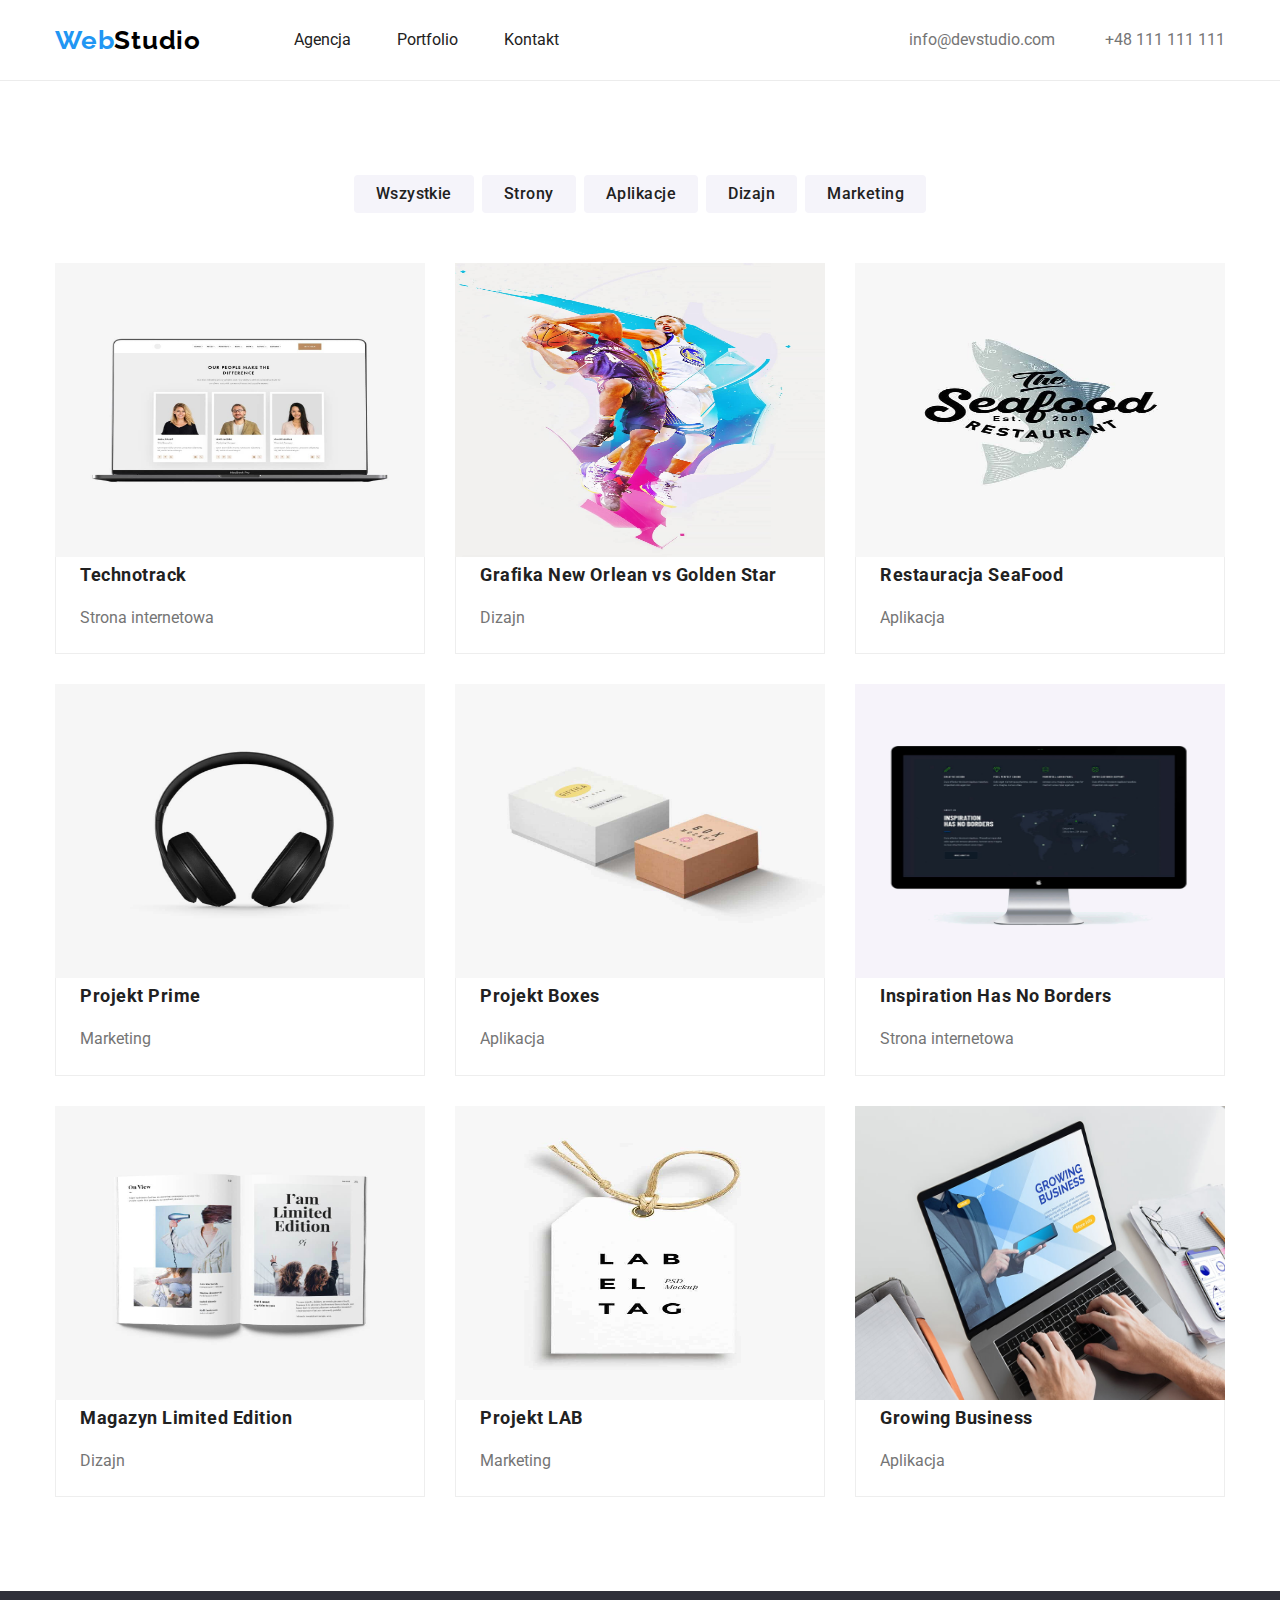
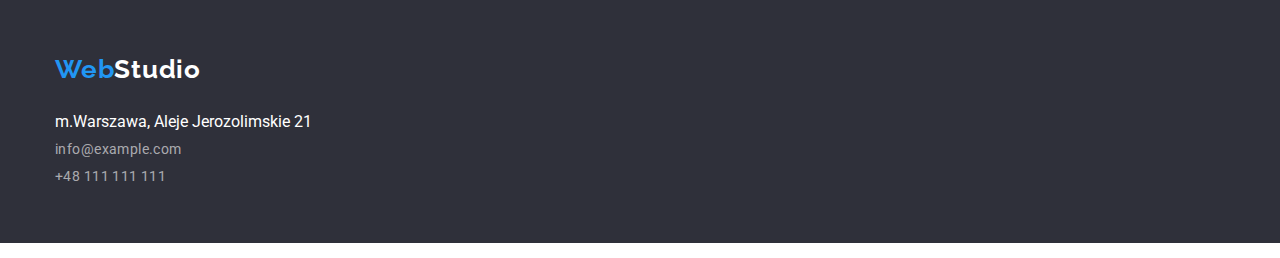
==== commit a6dd0226: "poprawa 3" ====
--- a/portfolio.html
+++ b/portfolio.html
@@ -28,190 +28,221 @@
 
   <body>
     <header>
-    <div class="container header-section">
-      
-        
+      <div class="container header-section">
         <nav class="navigation">
-        <a class="navigation-logo" href="./index.html" width="145px"
-        height="31px"><span class="web logotype">Web</span><span class="studio logotype">Studio</span>
-        </a>
-        
+          <a
+            class="navigation-logo"
+            href="./index.html"
+            width="145px"
+            height="31px"
+            ><span class="web logotype">Web</span
+            ><span class="studio logotype">Studio</span>
+          </a>
+
           <ul class="navigation-list">
-            <li class="navigation-list-item"><a class="navigation-list-link" href="">Agencja</a></li>
-            <li class="navigation-list-item"><a class="navigation-list-link" href="./portfolio.html">Portfolio</a></li>
-            <li class="navigation-list-item"><a class="navigation-list-link" href="">Kontakt</a></li>
+            <li class="navigation-list-item">
+              <a class="navigation-list-link" href="">Agencja</a>
+            </li>
+            <li class="navigation-list-item">
+              <a class="navigation-list-link" href="./portfolio.html"
+                >Portfolio</a
+              >
+            </li>
+            <li class="navigation-list-item">
+              <a class="navigation-list-link" href="">Kontakt</a>
+            </li>
           </ul>
         </nav>
         <ul class="header-contact">
-           <li class="header-contact-mail"><a class="header-contact-color" href="mailto:info@devstudio.com">info@devstudio.com</a></li>
-           <li class="header-contact-tel"><a class="header-contact-color" href="tel:+48111111111">+48 111 111 111</a></li>
-        </ul>       
-        
-       
-       
+          <li class="header-contact-mail">
+            <a class="header-contact-color" href="mailto:info@devstudio.com"
+              >info@devstudio.com</a
+            >
+          </li>
+          <li class="header-contact-tel">
+            <a class="header-contact-color" href="tel:+48111111111"
+              >+48 111 111 111</a
+            >
+          </li>
+        </ul>
+      </div>
+    </header>
+    <main>
+      <section>
+        <div class="container">
+          <ul class="button-portfolio">
+            <li class="button-space">
+              <button class="button-portfolio-item" type="button" width="121px">
+                Wszystkie
+              </button>
+            </li>
+            <li class="button-space">
+              <button class="button-portfolio-item" type="button" width="93px">
+                Strony
+              </button>
+            </li>
+            <li class="button-space">
+              <button class="button-portfolio-item" type="button" width="114px">
+                Aplikacje
+              </button>
+            </li>
+            <li class="button-space">
+              <button class="button-portfolio-item" type="button" width="91px">
+                Dizajn
+              </button>
+            </li>
+            <li class="button-space">
+              <button class="button-portfolio-item" type="button" width="121px">
+                Marketing
+              </button>
+            </li>
+          </ul>
         </div>
-      </header>
-  
-<section>
-  <div class="container">
-      <ul class="button-portfolio">
-        <li class="button-space"><button class="button-portfolio-item" type="button" width="121px" >Wszystkie</button></li>
-        <li class="button-space"><button class="button-portfolio-item" type="button" width="93px" >Strony</button></li>
-        <li class="button-space"><button class="button-portfolio-item" type="button" width="114px" >Aplikacje</button></li>
-        <li class="button-space"><button class="button-portfolio-item" type="button" width="91px" >Dizajn</button></li>
-        <li class="button-space"><button class="button-portfolio-item" type="button" width="121px" >Marketing</button></li>
-      </ul>
-  </div>
-  
-</section>
-<section>
-  <div class="container bottom">
-        
+      </section>
+      <section>
+        <div class="container bottom">
           <!--Project 1-->
           <ul class="projects">
             <li class="card-portfolio">
-            <img
-              src="images/Technotrack.jpg"
-              width="370px"
-              height="294px"
-              alt="website Technocrack"
-            />
-            <h4 class="projects-name">Technotrack</h4>
-            <p class="projects-type">Strona internetowa</p>
-            </li>
-
-          <!--Project 2-->
-          
-            <li class="card-portfolio">
-            <img
-              src="images/GrafikaNewOrleanvsGoldenStar.jpg"
-              width="370px"
-              height="294px"
-              alt="graphic New Orlean vs Golden Star"
-            />
-            <h4 class="projects-name">Grafika New Orlean vs Golden Star</h4>
-            <p class="projects-type">Dizajn</p>
-            </li>
-
-          <!--Project 3-->
-          
-            <li class="card-portfolio">
-            <img
-              src="images/RestauracjaSeaFood.jpg"
-              width="370px"
-              height="294px"
-              alt="restaurant application"
-            />
-            <h4 class="projects-name">Restauracja SeaFood</h4>
-            <p class="projects-type">Aplikacja</p>
-            </li>
-
-          <!--Project 4-->
-          
-            <li class="card-portfolio">
-            <img
-              src="images/ProjectPrime.jpg"
-              width="370px"
-              height="294px"
-              alt="project prime marketing"
-            />
-            <h4 class="projects-name">Projekt Prime</h4>
-            <p class="projects-type">Marketing</p>
-            </li>
-
-          <!--Project 5-->
-          
-            <li class="card-portfolio">
-            <img
-              src="images/ProjectBoxes.jpg"
-              width="370px"
-              height="294px"
-              alt="project boxes application"
-            />
-            <h4 class="projects-name">Projekt Boxes</h4>
-            <p class="projects-type">Aplikacja</p>
-            </li>
-
-          <!--Project 6-->
-
-          
-            <li class="card-portfolio">
-            <img
-              src="images/InspirationHasNoBorders.jpg"
-              width="370px"
-              height="294px"
-              alt="website inspiration has no borders"
-            />
-            <h4 class="projects-name">Inspiration Has No Borders</h4>
-            <p class="projects-type">Strona internetowa</p>
-            </li>
-
-          <!--Project 7-->
-
-          
-            <li class="card-portfolio">
-            <img
-              src="images/MagazynLimitedEdition.jpg"
-              width="370px"
-              height="294px"
-              alt="magazyn limited ediotion dizajn"
-            />
-            <h4 class="projects-name">Magazyn Limited Edition</h4>
-            <p class="projects-type">Dizajn</p>
-            </li>
-
-          <!--Project 8-->
-
-          
-            <li class="card-portfolio">
-            <img
-              src="images/ProjektLAB.jpg"
-              width="370px"
-              height="294px"
-              alt="project LAB marketing"
-            />
-            <h4 class="projects-name">Projekt LAB</h4>
-            <p class="projects-type">Marketing</p>
-            </li>
-
-          <!--Project 9-->
-
-          
-            <li class="card-portfolio">
-            <img
-              src="images/GrowingBusiness.jpg"
-              width="370px"s
-              height="294px"
-              alt="growing buisness application"
-            />
-            <h4 class="projects-name">Growing Business</h4>
-            <p class="projects-type">Aplikacja</p>
-            </li>
-          </ul>
-  </div>
+              <img
+                src="images/Technotrack.jpg"
+                width="370px"
+                height="294px"
+                alt="website Technocrack"
+              />
+              <h4 class="projects-name">Technotrack</h4>
+              <p class="projects-type">Strona internetowa</p>
+            </li>
+
+            <!--Project 2-->
+
+            <li class="card-portfolio">
+              <img
+                src="images/GrafikaNewOrleanvsGoldenStar.jpg"
+                width="370px"
+                height="294px"
+                alt="graphic New Orlean vs Golden Star"
+              />
+              <h4 class="projects-name">Grafika New Orlean vs Golden Star</h4>
+              <p class="projects-type">Dizajn</p>
+            </li>
+
+            <!--Project 3-->
+
+            <li class="card-portfolio">
+              <img
+                src="images/RestauracjaSeaFood.jpg"
+                width="370px"
+                height="294px"
+                alt="restaurant application"
+              />
+              <h4 class="projects-name">Restauracja SeaFood</h4>
+              <p class="projects-type">Aplikacja</p>
+            </li>
+
+            <!--Project 4-->
+
+            <li class="card-portfolio">
+              <img
+                src="images/ProjectPrime.jpg"
+                width="370px"
+                height="294px"
+                alt="project prime marketing"
+              />
+              <h4 class="projects-name">Projekt Prime</h4>
+              <p class="projects-type">Marketing</p>
+            </li>
+
+            <!--Project 5-->
+
+            <li class="card-portfolio">
+              <img
+                src="images/ProjectBoxes.jpg"
+                width="370px"
+                height="294px"
+                alt="project boxes application"
+              />
+              <h4 class="projects-name">Projekt Boxes</h4>
+              <p class="projects-type">Aplikacja</p>
+            </li>
+
+            <!--Project 6-->
+
+            <li class="card-portfolio">
+              <img
+                src="images/InspirationHasNoBorders.jpg"
+                width="370px"
+                height="294px"
+                alt="website inspiration has no borders"
+              />
+              <h4 class="projects-name">Inspiration Has No Borders</h4>
+              <p class="projects-type">Strona internetowa</p>
+            </li>
+
+            <!--Project 7-->
+
+            <li class="card-portfolio">
+              <img
+                src="images/MagazynLimitedEdition.jpg"
+                width="370px"
+                height="294px"
+                alt="magazyn limited ediotion dizajn"
+              />
+              <h4 class="projects-name">Magazyn Limited Edition</h4>
+              <p class="projects-type">Dizajn</p>
+            </li>
+
+            <!--Project 8-->
+
+            <li class="card-portfolio">
+              <img
+                src="images/ProjektLAB.jpg"
+                width="370px"
+                height="294px"
+                alt="project LAB marketing"
+              />
+              <h4 class="projects-name">Projekt LAB</h4>
+              <p class="projects-type">Marketing</p>
+            </li>
+
+            <!--Project 9-->
+
+            <li class="card-portfolio">
+              <img
+                src="images/GrowingBusiness.jpg"
+                width="370px"
+                s
+                height="294px"
+                alt="growing buisness application"
+              />
+              <h4 class="projects-name">Growing Business</h4>
+              <p class="projects-type">Aplikacja</p>
+            </li>
+          </ul>
+        </div>
       </section>
     </main>
     <!--Footer-->
-    <footer >
+    <footer>
       <div class="container footer-section">
-        <a  href="./index.html"
-          ><span class="web logotype">Web</span><span class="studio-footer logotype">Studio</span>
+        <a href="./index.html"
+          ><span class="web logotype">Web</span
+          ><span class="studio-footer logotype">Studio</span>
         </a>
         <address class="footer-address">
-      <ul >
-        <li>
-            m.Warszawa, Aleje Jerozolimskie 21
-        </li>
-        <li>
-          <a class="footer-mail" href="mailto:info@example.com"
-            >info@example.com</a>
-        </li>
-        <li>
-          <a class="footer-tel" href="tel:+48111111111">+48 111 111 111</a>
-        </li>
-      </ul>
-    </address>
-    </div>
+          <ul>
+            <li>m.Warszawa, Aleje Jerozolimskie 21</li>
+            <li>
+              <a class="footer-mail" href="mailto:info@example.com"
+                >info@example.com</a
+              >
+            </li>
+            <li>
+              <a class="footer-tel" href="tel:+48111111111">+48 111 111 111</a>
+            </li>
+          </ul>
+        </address>
+      </div>
     </footer>
   </body>
 </html>
--- a/css/style.css
+++ b/css/style.css
@@ -13,6 +13,9 @@
 img {
   display: block;
 }
+.section {
+  padding: 94px 0;
+}
 body {
   font-family: "Roboto";
   color: var(--black);
@@ -34,6 +37,23 @@
 }
 .navigation {
   display: flex;
+  align-items: center;
+}
+.header-contact {
+  display: flex;
+  align-items: center;
+  justify-content: flex-end;
+  margin-left: auto;
+}
+.header-contact-mail {
+  margin-right: 50px;
+}
+.header-contact-color {
+  color: var(--grey);
+}
+.header-contact-tel {
+  display: list-item;
+  text-align: -webkit-match-parent;
 }
 .navigation-list {
   color: var(--black);
@@ -49,31 +69,16 @@
 .navigation-list-item:not(:last-child) {
   margin-right: 46px;
 }
-.header .address {
-  margin-left: auto;
-}
-.navigation-list-mail {
-  color: var(--grey);
-  letter-spacing: 0.02em;
-  line-height: 1, 2;
-  font-style: normal;
-  margin-right: 50px;
-}
-.phone-number {
-  color: var(--grey);
-  letter-spacing: 0.02em;
-  line-height: 1, 2;
-  font-style: normal;
-}
-.header {
-  font-size: 14px;
-  background-color: var(--white);
-  display: flex;
-  align-items: center;
+
+header {
+  background: var(--bright-color);
+  border-bottom: 1px solid #ececec;
+}
+.header-section {
+  display: flex;
+  align-items: center;
+  justify-content: center;
   height: 80px;
-  border-bottom: 1px;
-  border-bottom-color: #ececec;
-  border-bottom-style: solid;
 }
 
 .web {
@@ -82,7 +87,7 @@
   font: "Raleway";
   letter-spacing: 0.03em;
   font-weight: 700;
-  line-height: 1, 4;
+  line-height: 1.4em;
 }
 .studio {
   font-size: 26px;
@@ -90,7 +95,7 @@
   font: "Raleway";
   letter-spacing: 0.03em;
   font-weight: 700;
-  line-height: 1, 4;
+  line-height: 1.4em;
 }
 .studio:hover {
   color: var(--blue);
@@ -110,23 +115,20 @@
   padding: 0;
 }
 
-/*===stare===*/
-
 h1 {
   font-size: 44px;
   text-align: center;
   letter-spacing: 0.06em;
   text-transform: uppercase;
   color: var(--white);
-  line-height: 1, 4;
+  line-height: 1.4em;
   padding-top: 200px;
-  margin-top: 0;
 }
 .second-header {
   font-size: 36px;
   text-align: center;
   letter-spacing: 0.03em;
-  line-height: 1, 2;
+  line-height: 1.2em;
   margin: 0;
   padding-bottom: 50px;
   padding-top: 94px;
@@ -137,13 +139,23 @@
   justify-content: space-between;
   padding-bottom: 94px;
 }
+.team-card {
+  background: var(--white);
+  box-shadow: 0px 1px 3px rgba(0, 0, 0, 0.12), 0px 1px 1px rgba(0, 0, 0, 0.14),
+    0px 2px 1px rgba(0, 0, 0, 0.2);
+  border-radius: 0px 0px 4px 4px;
+  padding-bottom: 30px;
+}
+.team-items {
+  justify-content: space-between;
+  display: flex;
+}
 
 h4 {
   font-size: 14px;
   letter-spacing: 0.03em;
   font-weight: 700;
-  line-height: 1, 2;
-
+  line-height: 1.2em;
   display: block;
   padding-bottom: 10px;
 }
@@ -151,16 +163,15 @@
   color: var(--black);
   font-weight: 700px;
   font-size: 36px;
-  line-height: 1, 2;
-  text-align: center;
-  letter-spacing: 0.03em;
-  padding-top: 94px;
+  line-height: 1.2em;
+  text-align: center;
+  letter-spacing: 0.03em;
+  padding-bottom: 50px;
 }
 .main-header {
   background-color: var(--graphite);
   height: 600px;
-  line-height: 1, 4;
-  padding-top: 0;
+  line-height: 1.4em;
   display: flex;
   flex-direction: column;
   justify-content: center;
@@ -180,7 +191,7 @@
   margin-top: 30px;
   margin-bottom: 200px;
   font-weight: 700;
-  line-height: 1, 9;
+  line-height: 1.9em;
 }
 .button-webstudio-position {
   align-items: center;
@@ -196,17 +207,25 @@
   cursor: pointer;
   letter-spacing: 0.03em;
   font-weight: 500;
-  line-height: 1, 6;
-  text-align: center;
+  line-height: 1.6em;
+  padding: 6px 22px;
 }
 .button-portfolio {
   display: flex;
   align-items: center;
-  justify-content: space-between;
-  padding-top: 74px;
+  justify-content: center;
+  padding-top: 94px;
   padding-bottom: 50px;
 }
-.button-portfolio-item:hover,
+.button-space:not(:last-child) {
+  margin-right: 8px;
+}
+.logotype {
+  font-family: "Raleway", sans-serif;
+  font-size: 26px;
+  line-height: 1.19em;
+}
+
 .button-portfolio-item:hover {
   background-color: var(--blue);
   color: var(--white);
@@ -215,27 +234,19 @@
     0px 2px 2px rgba(0, 0, 0, 0.12);
   border-radius: 4px;
 }
-
 .feature-item {
+  color: var(--grey);
   font-size: 14px;
-  letter-spacing: 0.03em;
-  color: var(--grey);
-  line-height: 1, 7;
-  justify-content: space-between;
-  padding-right: 30px;
-  display: block;
-}
-
+  line-height: 1.7em;
+}
 .feature-item:not(:last-child) {
   padding-right: 30px;
 }
 .feature {
   display: flex;
-  align-items: center;
-  padding-top: 94px;
+
   padding-bottom: 0px;
-
-  justify-content: center;
+  justify-content: space-between;
 }
 
 .name {
@@ -243,7 +254,7 @@
   text-align: center;
   letter-spacing: 0.03em;
   font-weight: 500;
-  line-height: 1, 2;
+  line-height: 1.2em;
   display: flex;
   padding-top: 30px;
   justify-content: center;
@@ -253,68 +264,96 @@
   color: var(--grey);
   text-align: center;
   letter-spacing: 0.03em;
-  line-height: 1, 2;
+  line-height: 1.2em;
   display: flex;
   padding-top: 10px;
   justify-content: center;
+}
+
+.container .footer {
+  padding: 0;
+  margin: 0;
+}
+.footer-address {
+  font-style: normal;
+  color: var(--white);
+  line-height: 1.7em;
+  padding-bottom: 9px;
+}
+.footer-tel {
+  font-size: 14px;
+  letter-spacing: 0.03em;
+  color: rgba(255, 255, 255, 0.6);
+  line-height: 1.7em;
+}
+.footer-mail {
+  font-size: 14px;
+  letter-spacing: 0.03em;
+  color: rgba(255, 255, 255, 0.6);
+  line-height: 1.7em;
+}
+.team-background {
+  background: #f5f4fa;
+}
+.team-list {
+  display: flex;
+  justify-content: center;
+  padding-bottom: 94px;
+}
+.bottom {
+  padding-bottom: 94px;
+}
+.projects {
+  display: flex;
+  justify-content: space-between;
+  align-content: center;
+  flex-wrap: wrap;
+  margin-bottom: -30px;
+}
+.card-portfolio {
+  width: 370px;
+  margin-bottom: 30px;
+}
+.projects-name {
+  color: #212121;
+  font-weight: 700;
+  font-size: 18px;
+  line-height: 2;
+  padding-left: 24px;
+  border-right: 1px solid #eeeeee;
+  border-left: 1px solid #eeeeee;
+}
+.projects-type {
+  color: var(--grey);
+  font-size: 16px;
+  line-height: 1.9em;
+  padding-left: 24px;
+  padding-bottom: 20px;
+  border-bottom: 1px solid #eeeeee;
+  border-right: 1px solid #eeeeee;
+  border-left: 1px solid #eeeeee;
+}
+
+.studio-footer {
+  font-size: 26px;
+  color: var(--white);
+  font: "Raleway";
+  letter-spacing: 0.03em;
+  font-weight: 700;
+  line-height: 1.4em;
 }
 footer {
   background-color: var(--graphite);
   height: 252px;
 }
-.container .footer {
-  padding: 0;
-  margin: 0;
+.footer-section {
+  padding-top: 60px;
+  padding-bottom: 60px;
+  margin-left: auto;
 }
 .footer-address {
-  font-style: normal;
-  color: var(--white);
-  line-height: 1, 7;
-  padding-bottom: 9px;
-}
-.footer-tel {
-  font-size: 14px;
-  letter-spacing: 0.03em;
-  color: rgba(255, 255, 255, 0.6);
-  line-height: 1, 7;
-}
-.footer-mail {
-  font-size: 14px;
-  letter-spacing: 0.03em;
-  color: rgba(255, 255, 255, 0.6);
-  line-height: 1, 7;
-}
-.team-section {
-  background-color: #f5f4fa;
-}
-.team-list {
-  display: flex;
-  justify-content: center;
-  padding-bottom: 94px;
-}
-.card {
-  width: 270px;
-  height: 368px;
-  background-color: var(--white);
-  box-shadow: 0px 1px 3px rgba(0, 0, 0, 0.12), 0px 1px 1px rgba(0, 0, 0, 0.14),
-    0px 2px 1px rgba(0, 0, 0, 0.2);
-  border-radius: 0px 0px 4px 4px;
-  padding-right: 30px;
-  margin: 0;
-}
-.footer-logo {
-  padding-top: 60px;
-  padding-left: 215px;
-  padding-bottom: 20px;
-}
-.studio-footer {
-  font-size: 26px;
-  color: var(--white);
-  font: "Raleway";
-  letter-spacing: 0.03em;
-  font-weight: 700;
-  line-height: 1, 4;
-}
-.footer-item {
-  padding-left: 215px;
-}
+  padding-top: 20px;
+}
+.feature-margin {
+  max-width: 270px;
+}
